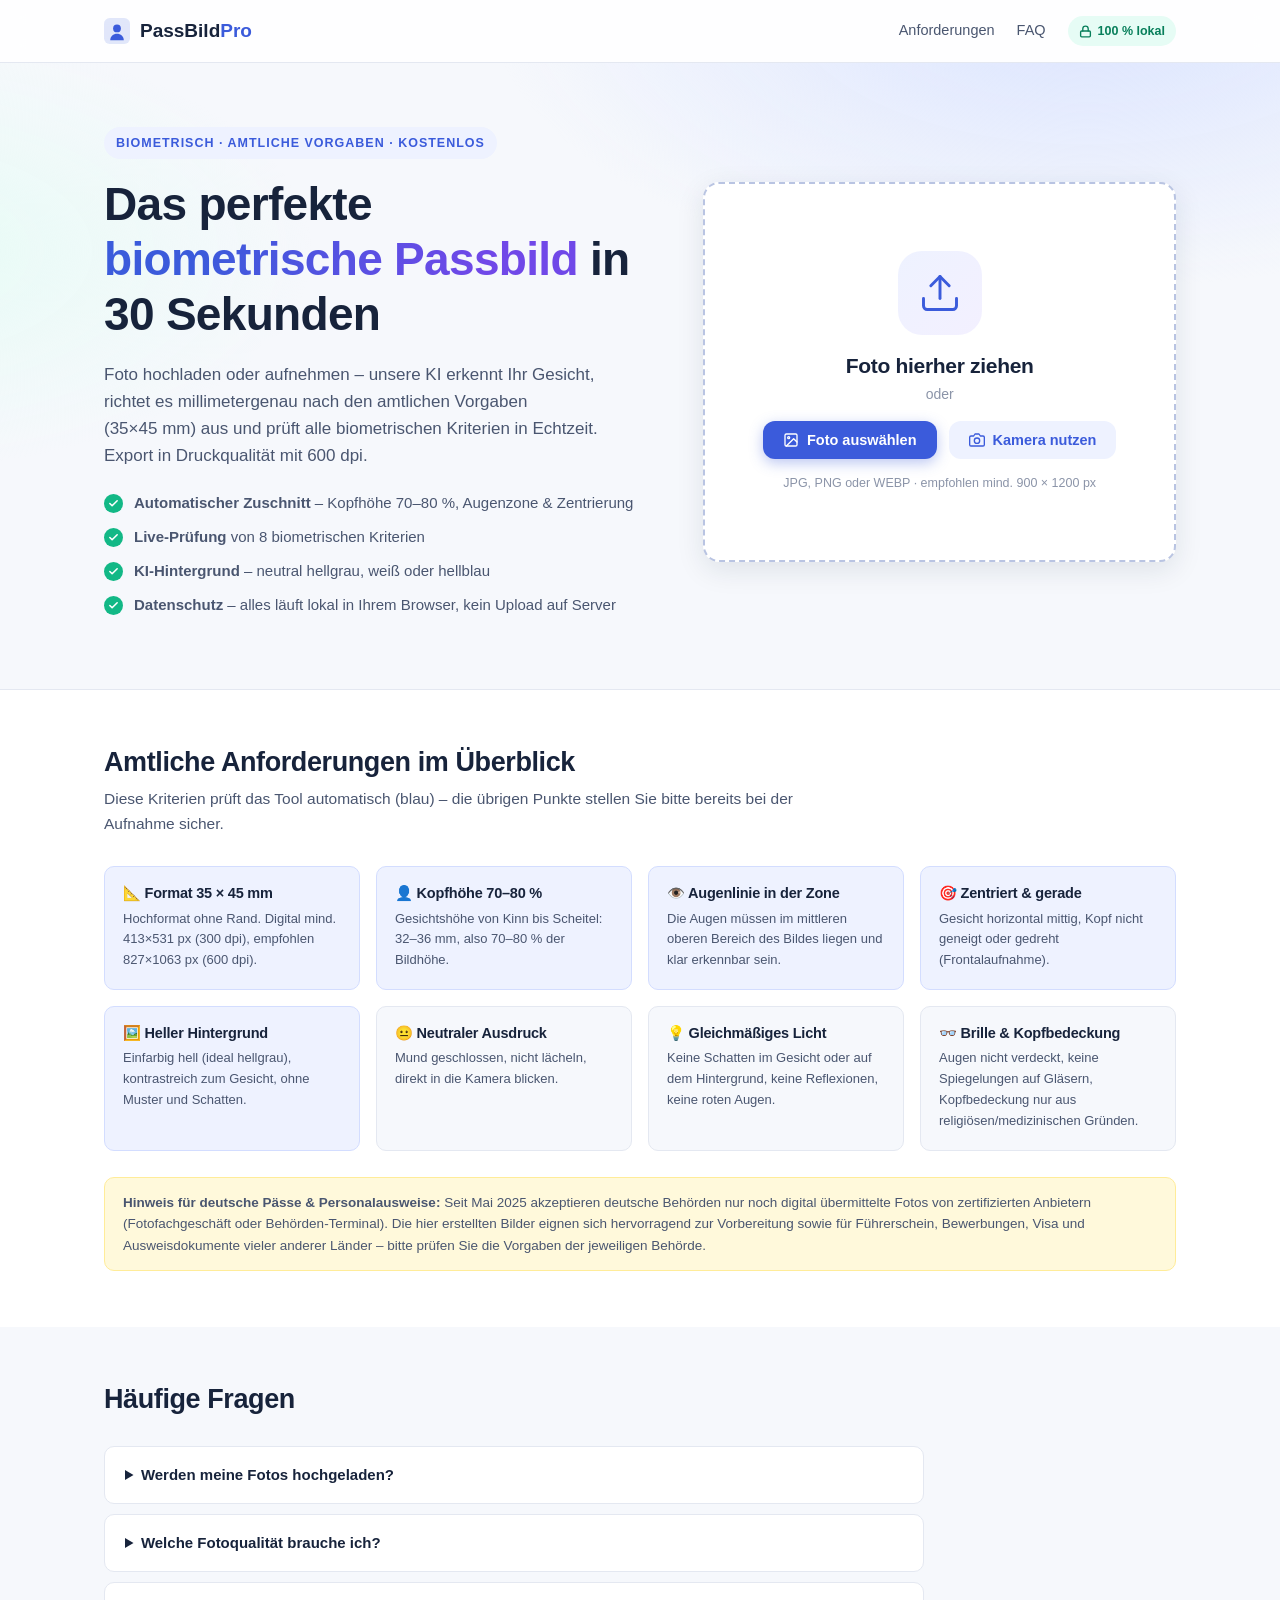
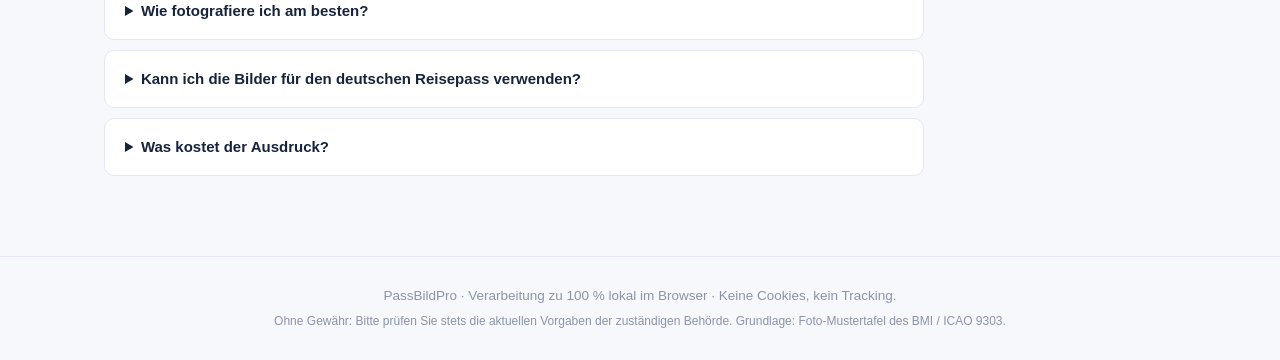
==== index.html @ 99cd29d0 "Biometrischer Passbild-Konverter: Upload, KI-Auto-Zuschnitt, Live-Prüfung, 600-dpi-Export Statische " ====
<!DOCTYPE html>
<html lang="de">
<head>
  <meta charset="UTF-8" />
  <meta name="viewport" content="width=device-width, initial-scale=1.0" />
  <title>PassBild Pro – Biometrische Passfotos online erstellen</title>
  <meta name="description" content="Erstellen Sie in Sekunden ein perfektes biometrisches Passbild (35×45 mm) mit automatischer KI-Gesichtserkennung, Live-Prüfung nach amtlichen Vorgaben und 600-dpi-Export – kostenlos und 100 % im Browser." />
  <meta property="og:title" content="PassBild Pro – Biometrische Passfotos online" />
  <meta property="og:description" content="Foto hochladen, KI richtet es biometrisch aus, Vorgaben werden live geprüft – Download in Druckqualität." />
  <meta property="og:type" content="website" />
  <link rel="icon" href="data:image/svg+xml,%3Csvg xmlns='http://www.w3.org/2000/svg' viewBox='0 0 100 100'%3E%3Crect width='100' height='100' rx='20' fill='%233b5bdb'/%3E%3Ccircle cx='50' cy='40' r='16' fill='white'/%3E%3Cpath d='M22 88c0-16 12.5-26 28-26s28 10 28 26' fill='white'/%3E%3C/svg%3E" />
  <link rel="stylesheet" href="css/style.css" />
</head>
<body>

  <header class="site-header">
    <div class="container header-inner">
      <div class="brand">
        <div class="brand-icon" aria-hidden="true">
          <svg viewBox="0 0 100 100" width="26" height="26"><rect width="100" height="100" rx="22" fill="currentColor" opacity="0.15"/><circle cx="50" cy="40" r="15" fill="currentColor"/><path d="M24 86c0-15 12-25 26-25s26 10 26 25" fill="currentColor"/></svg>
        </div>
        <span class="brand-name">PassBild<span class="brand-accent">Pro</span></span>
      </div>
      <nav class="header-nav">
        <a href="#anforderungen">Anforderungen</a>
        <a href="#faq">FAQ</a>
        <span class="badge-privacy" title="Ihre Fotos verlassen niemals Ihr Gerät – die gesamte Verarbeitung läuft lokal im Browser.">
          <svg width="13" height="13" viewBox="0 0 24 24" fill="none" stroke="currentColor" stroke-width="2.5" stroke-linecap="round" stroke-linejoin="round"><rect x="3" y="11" width="18" height="11" rx="2"/><path d="M7 11V7a5 5 0 0 1 10 0v4"/></svg>
          100 % lokal
        </span>
      </nav>
    </div>
  </header>

  <!-- ===================== HERO / UPLOAD ===================== -->
  <section class="hero" id="upload-section">
    <div class="container">
      <div class="hero-grid">
        <div class="hero-copy">
          <div class="hero-eyebrow">Biometrisch · Amtliche Vorgaben · Kostenlos</div>
          <h1>Das perfekte <span class="grad-text">biometrische Passbild</span> in 30 Sekunden</h1>
          <p class="hero-sub">
            Foto hochladen oder aufnehmen – unsere KI erkennt Ihr Gesicht, richtet es
            millimetergenau nach den amtlichen Vorgaben (35×45&nbsp;mm) aus und prüft
            alle biometrischen Kriterien in Echtzeit. Export in Druckqualität mit 600&nbsp;dpi.
          </p>
          <ul class="hero-points">
            <li><strong>Automatischer Zuschnitt</strong> – Kopfhöhe 70–80&nbsp;%, Augenzone &amp; Zentrierung</li>
            <li><strong>Live-Prüfung</strong> von 8 biometrischen Kriterien</li>
            <li><strong>KI-Hintergrund</strong> – neutral hellgrau, weiß oder hellblau</li>
            <li><strong>Datenschutz</strong> – alles läuft lokal in Ihrem Browser, kein Upload auf Server</li>
          </ul>
        </div>

        <div class="upload-card" id="dropzone" tabindex="0" role="button" aria-label="Foto hochladen">
          <input type="file" id="file-input" accept="image/jpeg,image/png,image/webp,image/heic" hidden />
          <div class="upload-inner">
            <div class="upload-icon">
              <svg width="44" height="44" viewBox="0 0 24 24" fill="none" stroke="currentColor" stroke-width="1.6" stroke-linecap="round" stroke-linejoin="round"><path d="M21 15v4a2 2 0 0 1-2 2H5a2 2 0 0 1-2-2v-4"/><polyline points="17 8 12 3 7 8"/><line x1="12" y1="3" x2="12" y2="15"/></svg>
            </div>
            <h2>Foto hierher ziehen</h2>
            <p>oder</p>
            <div class="upload-buttons">
              <button class="btn btn-primary" id="btn-choose" type="button">
                <svg width="16" height="16" viewBox="0 0 24 24" fill="none" stroke="currentColor" stroke-width="2" stroke-linecap="round" stroke-linejoin="round"><rect x="3" y="3" width="18" height="18" rx="2"/><circle cx="8.5" cy="8.5" r="1.5"/><path d="M21 15l-5-5L5 21"/></svg>
                Foto auswählen
              </button>
              <button class="btn btn-secondary" id="btn-camera" type="button">
                <svg width="16" height="16" viewBox="0 0 24 24" fill="none" stroke="currentColor" stroke-width="2" stroke-linecap="round" stroke-linejoin="round"><path d="M23 19a2 2 0 0 1-2 2H3a2 2 0 0 1-2-2V8a2 2 0 0 1 2-2h4l2-3h6l2 3h4a2 2 0 0 1 2 2z"/><circle cx="12" cy="13" r="4"/></svg>
                Kamera nutzen
              </button>
            </div>
            <p class="upload-hint">JPG, PNG oder WEBP · empfohlen mind. 900&nbsp;×&nbsp;1200&nbsp;px</p>
          </div>
          <div class="upload-loading" id="upload-loading" hidden>
            <div class="spinner"></div>
            <p id="loading-text">Bild wird analysiert …</p>
          </div>
        </div>
      </div>
    </div>
  </section>

  <!-- ===================== EDITOR ===================== -->
  <section class="editor-section" id="editor-section" hidden>
    <div class="container">
      <div class="section-head">
        <h2><span class="step-num">2</span> Ausrichten &amp; prüfen</h2>
        <p>Die KI hat Ihr Foto automatisch positioniert. Feinjustierung per Ziehen, Mausrad oder Regler – die Schablone zeigt die zulässigen Zonen.</p>
      </div>

      <div class="editor-grid">
        <!-- Canvas / preview -->
        <div class="editor-canvas-col">
          <div class="canvas-frame">
            <canvas id="preview-canvas" width="700" height="900" aria-label="Passbild-Vorschau mit biometrischer Schablone"></canvas>
            <div class="canvas-legend">
              <span><i class="lg lg-eye"></i> Augenzone</span>
              <span><i class="lg lg-face"></i> Kinn / Scheitel</span>
              <span><i class="lg lg-center"></i> Mittelachse</span>
            </div>
          </div>
          <div class="canvas-toolbar">
            <button class="btn btn-ghost" id="btn-auto" type="button" title="Automatisch biometrisch ausrichten">
              <svg width="15" height="15" viewBox="0 0 24 24" fill="none" stroke="currentColor" stroke-width="2" stroke-linecap="round" stroke-linejoin="round"><path d="M12 2v4M12 18v4M2 12h4M18 12h4"/><circle cx="12" cy="12" r="4"/></svg>
              Auto-Ausrichtung
            </button>
            <button class="btn btn-ghost" id="btn-overlay" type="button" aria-pressed="true">Schablone: an</button>
            <button class="btn btn-ghost" id="btn-new" type="button">Anderes Foto</button>
          </div>
        </div>

        <!-- Controls -->
        <div class="editor-controls-col">

          <div class="panel">
            <h3>Format</h3>
            <select id="format-select" class="select" aria-label="Dokumentformat wählen"></select>
            <p class="panel-hint" id="format-hint"></p>
          </div>

          <div class="panel">
            <h3>Feinjustierung</h3>
            <label class="slider-label" for="zoom-slider">Zoom <span id="zoom-value"></span></label>
            <input type="range" id="zoom-slider" min="0" max="100" value="50" step="0.5" />
            <label class="slider-label" for="rotate-slider">Drehung <span id="rotate-value">0°</span></label>
            <input type="range" id="rotate-slider" min="-10" max="10" value="0" step="0.2" />
            <p class="panel-hint">Tipp: Bild direkt in der Vorschau verschieben, Mausrad zum Zoomen.</p>
          </div>

          <div class="panel">
            <h3>Hintergrund <span class="tag-ki">KI</span></h3>
            <div class="bg-options" role="group" aria-label="Hintergrundfarbe">
              <button class="bg-chip bg-original active" id="bg-original" type="button" data-bg="original" title="Original belassen">Original</button>
              <button class="bg-chip" type="button" data-bg="#f2f2f2" title="Hellgrau (amtliche Empfehlung)"><span class="bg-dot" style="background:#f2f2f2"></span>Hellgrau</button>
              <button class="bg-chip" type="button" data-bg="#ffffff" title="Weiß (z. B. US-Visum)"><span class="bg-dot" style="background:#ffffff"></span>Weiß</button>
              <button class="bg-chip" type="button" data-bg="#dbe9f4" title="Hellblau"><span class="bg-dot" style="background:#dbe9f4"></span>Hellblau</button>
            </div>
            <p class="panel-hint" id="bg-hint">Entfernt den Hintergrund per KI direkt im Browser und ersetzt ihn durch eine amtlich zulässige, einfarbig helle Fläche. Erster Start lädt das KI-Modell (~5&nbsp;MB).</p>
            <div class="bg-progress" id="bg-progress" hidden><div class="spinner spinner-sm"></div><span>KI-Modell arbeitet …</span></div>
          </div>

          <div class="panel panel-checks">
            <h3>Biometrische Prüfung <span class="score-badge" id="score-badge">–</span></h3>
            <ul class="check-list" id="check-list"></ul>
          </div>
        </div>
      </div>
    </div>
  </section>

  <!-- ===================== EXPORT ===================== -->
  <section class="export-section" id="export-section" hidden>
    <div class="container">
      <div class="section-head">
        <h2><span class="step-num">3</span> Herunterladen</h2>
        <p>Export in Druckqualität. Die dpi-Angabe wird in die Datei eingebettet, damit das Bild exakt in der richtigen Größe gedruckt wird.</p>
      </div>
      <div class="export-grid">
        <div class="export-card">
          <div class="export-thumb export-thumb-single" id="export-thumb-single"></div>
          <h3>Einzelbild</h3>
          <p id="export-single-desc">35 × 45 mm · 827 × 1063 px · 600 dpi · JPG</p>
          <button class="btn btn-primary btn-block" id="btn-download-single" type="button">
            <svg width="16" height="16" viewBox="0 0 24 24" fill="none" stroke="currentColor" stroke-width="2" stroke-linecap="round" stroke-linejoin="round"><path d="M21 15v4a2 2 0 0 1-2 2H5a2 2 0 0 1-2-2v-4"/><polyline points="7 10 12 15 17 10"/><line x1="12" y1="15" x2="12" y2="3"/></svg>
            Passbild herunterladen
          </button>
        </div>
        <div class="export-card">
          <div class="export-thumb export-thumb-sheet" id="export-thumb-sheet"></div>
          <h3>Druckbogen 10 × 15 cm</h3>
          <p>4 Passbilder mit Schnittmarken – im Drogeriemarkt oder Fotolabor als normales 10×15-Foto (ca. 0,10–0,25 €) ausdrucken lassen.</p>
          <button class="btn btn-secondary btn-block" id="btn-download-sheet" type="button">
            <svg width="16" height="16" viewBox="0 0 24 24" fill="none" stroke="currentColor" stroke-width="2" stroke-linecap="round" stroke-linejoin="round"><polyline points="6 9 6 2 18 2 18 9"/><path d="M6 18H4a2 2 0 0 1-2-2v-5a2 2 0 0 1 2-2h16a2 2 0 0 1 2 2v5a2 2 0 0 1-2 2h-2"/><rect x="6" y="14" width="12" height="8"/></svg>
            Druckbogen herunterladen
          </button>
        </div>
      </div>
      <p class="export-warning" id="export-warning" hidden></p>
    </div>
  </section>

  <!-- ===================== REQUIREMENTS ===================== -->
  <section class="req-section" id="anforderungen">
    <div class="container">
      <div class="section-head">
        <h2>Amtliche Anforderungen im Überblick</h2>
        <p>Diese Kriterien prüft das Tool automatisch (blau) – die übrigen Punkte stellen Sie bitte bereits bei der Aufnahme sicher.</p>
      </div>
      <div class="req-grid">
        <div class="req-card req-auto"><h4>📐 Format 35 × 45 mm</h4><p>Hochformat ohne Rand. Digital mind. 413×531 px (300 dpi), empfohlen 827×1063 px (600 dpi).</p></div>
        <div class="req-card req-auto"><h4>👤 Kopfhöhe 70–80 %</h4><p>Gesichtshöhe von Kinn bis Scheitel: 32–36 mm, also 70–80 % der Bildhöhe.</p></div>
        <div class="req-card req-auto"><h4>👁️ Augenlinie in der Zone</h4><p>Die Augen müssen im mittleren oberen Bereich des Bildes liegen und klar erkennbar sein.</p></div>
        <div class="req-card req-auto"><h4>🎯 Zentriert &amp; gerade</h4><p>Gesicht horizontal mittig, Kopf nicht geneigt oder gedreht (Frontalaufnahme).</p></div>
        <div class="req-card req-auto"><h4>🖼️ Heller Hintergrund</h4><p>Einfarbig hell (ideal hellgrau), kontrastreich zum Gesicht, ohne Muster und Schatten.</p></div>
        <div class="req-card"><h4>😐 Neutraler Ausdruck</h4><p>Mund geschlossen, nicht lächeln, direkt in die Kamera blicken.</p></div>
        <div class="req-card"><h4>💡 Gleichmäßiges Licht</h4><p>Keine Schatten im Gesicht oder auf dem Hintergrund, keine Reflexionen, keine roten Augen.</p></div>
        <div class="req-card"><h4>👓 Brille &amp; Kopfbedeckung</h4><p>Augen nicht verdeckt, keine Spiegelungen auf Gläsern, Kopfbedeckung nur aus religiösen/medizinischen Gründen.</p></div>
      </div>
      <div class="notice">
        <strong>Hinweis für deutsche Pässe &amp; Personalausweise:</strong> Seit Mai 2025 akzeptieren deutsche Behörden nur noch digital übermittelte Fotos von zertifizierten Anbietern (Fotofachgeschäft oder Behörden-Terminal). Die hier erstellten Bilder eignen sich hervorragend zur Vorbereitung sowie für Führerschein, Bewerbungen, Visa und Ausweisdokumente vieler anderer Länder – bitte prüfen Sie die Vorgaben der jeweiligen Behörde.
      </div>
    </div>
  </section>

  <!-- ===================== FAQ ===================== -->
  <section class="faq-section" id="faq">
    <div class="container">
      <div class="section-head"><h2>Häufige Fragen</h2></div>
      <details><summary>Werden meine Fotos hochgeladen?</summary><p>Nein. Gesichtserkennung, Zuschnitt und Hintergrundentfernung laufen vollständig lokal in Ihrem Browser (WebAssembly). Ihr Foto verlässt Ihr Gerät zu keinem Zeitpunkt.</p></details>
      <details><summary>Welche Fotoqualität brauche ich?</summary><p>Das Ausgangsfoto sollte scharf und gut belichtet sein. Für 600 dpi Druckqualität sollte der Gesichtsausschnitt mindestens ca. 830×1060 Pixel groß sein – moderne Smartphone-Fotos erfüllen das problemlos. Halten Sie bei der Aufnahme etwas Abstand (1,5–2 m) und lassen Sie Platz um den Kopf.</p></details>
      <details><summary>Wie fotografiere ich am besten?</summary><p>Tageslicht von vorn (z. B. vor einem Fenster stehend), einfarbige helle Wand mit ca. 1 m Abstand dahinter (vermeidet Schatten), Kamera auf Augenhöhe, neutraler Blick, Mund geschlossen.</p></details>
      <details><summary>Kann ich die Bilder für den deutschen Reisepass verwenden?</summary><p>Deutsche Pass- und Ausweisbehörden verlangen seit Mai 2025 digital übermittelte Fotos zertifizierter Anbieter. Für Führerschein, viele Visa-Anträge und Dokumente anderer Länder sind selbst erstellte biometrische Fotos weiterhin zulässig.</p></details>
      <details><summary>Was kostet der Ausdruck?</summary><p>Laden Sie den 10×15-Druckbogen herunter und lassen Sie ihn als normales Foto im Drogeriemarkt oder Fotolabor drucken – meist 0,10–0,25 €. Anschließend entlang der Schnittmarken schneiden: 4 Passbilder für wenige Cent.</p></details>
    </div>
  </section>

  <footer class="site-footer">
    <div class="container">
      <p>PassBildPro · Verarbeitung zu 100 % lokal im Browser · Keine Cookies, kein Tracking.</p>
      <p class="footer-small">Ohne Gewähr: Bitte prüfen Sie stets die aktuellen Vorgaben der zuständigen Behörde. Grundlage: Foto-Mustertafel des BMI / ICAO 9303.</p>
    </div>
  </footer>

  <!-- Camera modal -->
  <div class="modal" id="camera-modal" hidden>
    <div class="modal-box">
      <h3>Foto aufnehmen</h3>
      <div class="camera-wrap">
        <video id="camera-video" autoplay playsinline muted></video>
        <div class="camera-guide" aria-hidden="true"></div>
      </div>
      <p class="panel-hint">Kamera auf Augenhöhe, Gesicht in den Rahmen, neutraler Blick.</p>
      <div class="modal-actions">
        <button class="btn btn-secondary" id="btn-camera-cancel" type="button">Abbrechen</button>
        <button class="btn btn-primary" id="btn-camera-shoot" type="button">Aufnehmen</button>
      </div>
    </div>
  </div>

  <div class="toast" id="toast" hidden></div>

  <script type="module" src="js/app.js"></script>
</body>
</html>
---- css/style.css ----
/* ============ PassBildPro – Design System ============ */
:root {
  --c-primary: #3b5bdb;
  --c-primary-dark: #2f4bc0;
  --c-primary-light: #eef2ff;
  --c-accent: #12b886;
  --c-danger: #e03131;
  --c-warn: #f08c00;
  --c-ink: #17233b;
  --c-ink-soft: #4a5670;
  --c-muted: #8b94a8;
  --c-bg: #f6f8fc;
  --c-card: #ffffff;
  --c-border: #e4e8f1;
  --radius: 16px;
  --radius-sm: 10px;
  --shadow-sm: 0 1px 3px rgba(23, 35, 59, 0.07);
  --shadow-md: 0 8px 28px rgba(23, 35, 59, 0.1);
  --shadow-lg: 0 20px 60px rgba(23, 35, 59, 0.16);
  --font: "Inter", -apple-system, BlinkMacSystemFont, "Segoe UI", Roboto, "Helvetica Neue", Arial, sans-serif;
}

* { margin: 0; padding: 0; box-sizing: border-box; }
[hidden] { display: none !important; }
html { scroll-behavior: smooth; }
body {
  font-family: var(--font);
  color: var(--c-ink);
  background: var(--c-bg);
  line-height: 1.6;
  -webkit-font-smoothing: antialiased;
}
.container { max-width: 1120px; margin: 0 auto; padding: 0 24px; }
h1, h2, h3, h4 { line-height: 1.2; letter-spacing: -0.015em; }
button { font-family: inherit; cursor: pointer; }

/* ============ Header ============ */
.site-header {
  position: sticky; top: 0; z-index: 50;
  background: rgba(255, 255, 255, 0.85);
  backdrop-filter: blur(12px);
  border-bottom: 1px solid var(--c-border);
}
.header-inner { display: flex; align-items: center; justify-content: space-between; height: 62px; }
.brand { display: flex; align-items: center; gap: 10px; font-size: 19px; font-weight: 800; }
.brand-icon { color: var(--c-primary); display: grid; place-items: center; }
.brand-accent { color: var(--c-primary); }
.header-nav { display: flex; align-items: center; gap: 22px; font-size: 14.5px; }
.header-nav a { color: var(--c-ink-soft); text-decoration: none; font-weight: 500; }
.header-nav a:hover { color: var(--c-primary); }
.badge-privacy {
  display: inline-flex; align-items: center; gap: 6px;
  background: #e6fcf5; color: #087f5b;
  font-size: 12.5px; font-weight: 700;
  padding: 5px 11px; border-radius: 999px;
}

/* ============ Hero ============ */
.hero {
  padding: 64px 0 72px;
  background:
    radial-gradient(1000px 480px at 85% -10%, #dbe4ff 0%, transparent 60%),
    radial-gradient(800px 400px at -10% 30%, #e6fcf5 0%, transparent 55%),
    var(--c-bg);
}
.hero-grid { display: grid; grid-template-columns: 1.15fr 1fr; gap: 56px; align-items: center; }
.hero-eyebrow {
  display: inline-block; font-size: 12.5px; font-weight: 700; letter-spacing: 0.08em;
  text-transform: uppercase; color: var(--c-primary);
  background: var(--c-primary-light); padding: 6px 12px; border-radius: 999px; margin-bottom: 18px;
}
.hero h1 { font-size: clamp(30px, 4.4vw, 46px); font-weight: 800; margin-bottom: 18px; }
.grad-text {
  background: linear-gradient(100deg, var(--c-primary) 20%, #7048e8 80%);
  -webkit-background-clip: text; background-clip: text; color: transparent;
}
.hero-sub { font-size: 17px; color: var(--c-ink-soft); margin-bottom: 22px; max-width: 54ch; }
.hero-points { list-style: none; display: grid; gap: 10px; }
.hero-points li { padding-left: 30px; position: relative; color: var(--c-ink-soft); font-size: 15px; }
.hero-points li::before {
  content: ""; position: absolute; left: 0; top: 3px; width: 19px; height: 19px;
  border-radius: 50%; background: var(--c-accent);
  background-image: url("data:image/svg+xml,%3Csvg xmlns='http://www.w3.org/2000/svg' viewBox='0 0 24 24' fill='none' stroke='white' stroke-width='3.4' stroke-linecap='round' stroke-linejoin='round'%3E%3Cpolyline points='20 6 9 17 4 12'/%3E%3C/svg%3E");
  background-size: 11px; background-position: center; background-repeat: no-repeat;
}

/* Upload card */
.upload-card {
  position: relative;
  background: var(--c-card);
  border: 2px dashed #b9c4e2;
  border-radius: var(--radius);
  box-shadow: var(--shadow-md);
  min-height: 380px;
  display: grid; place-items: center;
  text-align: center;
  padding: 40px 32px;
  transition: border-color 0.18s, transform 0.18s, box-shadow 0.18s;
  outline: none;
}
.upload-card:hover, .upload-card:focus-visible { border-color: var(--c-primary); transform: translateY(-2px); box-shadow: var(--shadow-lg); }
.upload-card.dragover { border-color: var(--c-primary); background: var(--c-primary-light); }
.upload-icon {
  width: 84px; height: 84px; margin: 0 auto 18px;
  display: grid; place-items: center;
  border-radius: 24px; color: var(--c-primary);
  background: linear-gradient(135deg, var(--c-primary-light), #f3f0ff);
}
.upload-inner h2 { font-size: 21px; margin-bottom: 4px; }
.upload-inner > p, .upload-inner p { color: var(--c-muted); font-size: 14px; }
.upload-buttons { display: flex; gap: 12px; justify-content: center; margin: 16px 0 14px; flex-wrap: wrap; }
.upload-hint { font-size: 12.5px !important; }
.upload-loading {
  position: absolute; inset: 0; border-radius: inherit;
  background: rgba(255, 255, 255, 0.94);
  display: grid; place-items: center; align-content: center; gap: 14px;
  font-weight: 600; color: var(--c-ink-soft);
}

/* ============ Buttons ============ */
.btn {
  display: inline-flex; align-items: center; justify-content: center; gap: 8px;
  font-size: 14.5px; font-weight: 700;
  padding: 11px 20px; border-radius: 12px; border: none;
  transition: background 0.15s, transform 0.1s, box-shadow 0.15s;
}
.btn:active { transform: scale(0.98); }
.btn-primary { background: var(--c-primary); color: #fff; box-shadow: 0 4px 14px rgba(59, 91, 219, 0.35); }
.btn-primary:hover { background: var(--c-primary-dark); }
.btn-secondary { background: var(--c-primary-light); color: var(--c-primary); }
.btn-secondary:hover { background: #dbe4ff; }
.btn-ghost { background: transparent; color: var(--c-ink-soft); border: 1px solid var(--c-border); padding: 8px 14px; font-size: 13.5px; }
.btn-ghost:hover { border-color: var(--c-primary); color: var(--c-primary); }
.btn-block { width: 100%; }
.btn:disabled { opacity: 0.55; cursor: not-allowed; }

/* ============ Sections ============ */
.section-head { margin-bottom: 30px; max-width: 720px; }
.section-head h2 { font-size: 27px; font-weight: 800; margin-bottom: 8px; display: flex; align-items: center; gap: 12px; }
.section-head p { color: var(--c-ink-soft); font-size: 15.5px; }
.step-num {
  width: 34px; height: 34px; flex: none; border-radius: 10px;
  background: var(--c-primary); color: #fff;
  display: grid; place-items: center; font-size: 17px;
}

/* ============ Editor ============ */
.editor-section { padding: 56px 0; }
.editor-grid { display: grid; grid-template-columns: minmax(340px, 460px) 1fr; gap: 32px; align-items: start; }

.canvas-frame {
  background: var(--c-card); border-radius: var(--radius);
  padding: 18px; box-shadow: var(--shadow-md);
}
#preview-canvas {
  width: 100%; display: block; border-radius: var(--radius-sm);
  touch-action: none; cursor: grab; background: #eceff5;
}
#preview-canvas.grabbing { cursor: grabbing; }
.canvas-legend { display: flex; gap: 18px; justify-content: center; margin-top: 12px; font-size: 12px; color: var(--c-muted); }
.canvas-legend .lg { display: inline-block; width: 14px; height: 3px; border-radius: 2px; vertical-align: middle; margin-right: 5px; }
.lg-eye { background: #12b886; }
.lg-face { background: #f08c00; }
.lg-center { background: rgba(59, 91, 219, 0.8); }
.canvas-toolbar { display: flex; gap: 10px; margin-top: 14px; flex-wrap: wrap; }

.editor-controls-col { display: grid; gap: 18px; }
.panel {
  background: var(--c-card); border-radius: var(--radius);
  padding: 20px 22px; box-shadow: var(--shadow-sm); border: 1px solid var(--c-border);
}
.panel h3 { font-size: 15.5px; margin-bottom: 12px; display: flex; align-items: center; gap: 8px; }
.panel-hint { font-size: 12.5px; color: var(--c-muted); margin-top: 8px; }
.select {
  width: 100%; padding: 10px 12px; font-size: 14.5px; font-family: inherit;
  border: 1.5px solid var(--c-border); border-radius: var(--radius-sm);
  background: #fff; color: var(--c-ink);
}
.slider-label { display: flex; justify-content: space-between; font-size: 13px; font-weight: 600; color: var(--c-ink-soft); margin: 10px 0 4px; }
input[type="range"] { width: 100%; accent-color: var(--c-primary); height: 26px; }

.tag-ki {
  font-size: 10.5px; font-weight: 800; letter-spacing: 0.06em;
  background: linear-gradient(100deg, #7048e8, var(--c-primary));
  color: #fff; padding: 2.5px 8px; border-radius: 999px;
}
.bg-options { display: flex; gap: 8px; flex-wrap: wrap; }
.bg-chip {
  display: inline-flex; align-items: center; gap: 7px;
  font-size: 13px; font-weight: 600; color: var(--c-ink-soft);
  background: #fff; border: 1.5px solid var(--c-border);
  padding: 8px 13px; border-radius: 999px;
  transition: border-color 0.15s, background 0.15s;
}
.bg-chip:hover { border-color: var(--c-primary); }
.bg-chip.active { border-color: var(--c-primary); background: var(--c-primary-light); color: var(--c-primary); }
.bg-dot { width: 15px; height: 15px; border-radius: 50%; border: 1px solid #cfd6e4; }
.bg-progress { display: flex; align-items: center; gap: 10px; margin-top: 10px; font-size: 13px; color: var(--c-ink-soft); font-weight: 600; }

/* Checks */
.panel-checks h3 { justify-content: space-between; }
.score-badge {
  font-size: 12.5px; font-weight: 800; padding: 4px 11px; border-radius: 999px;
  background: var(--c-border); color: var(--c-ink-soft);
}
.score-badge.ok { background: #e6fcf5; color: #087f5b; }
.score-badge.warn { background: #fff4e6; color: #d9480f; }
.score-badge.fail { background: #fff0f0; color: var(--c-danger); }
.check-list { list-style: none; display: grid; gap: 9px; }
.check-list li {
  display: flex; align-items: flex-start; gap: 10px;
  font-size: 13.5px; color: var(--c-ink-soft);
}
.check-list li .ci {
  flex: none; width: 19px; height: 19px; border-radius: 50%; margin-top: 1px;
  display: grid; place-items: center; font-size: 11px; font-weight: 800; color: #fff;
}
.check-list li.pass .ci { background: var(--c-accent); }
.check-list li.warn .ci { background: var(--c-warn); }
.check-list li.fail .ci { background: var(--c-danger); }
.check-list li.idle .ci { background: #c4cbda; }
.check-list li b { color: var(--c-ink); font-weight: 700; }
.check-list li small { display: block; color: var(--c-muted); }

/* ============ Export ============ */
.export-section { padding: 26px 0 64px; }
.export-grid { display: grid; grid-template-columns: repeat(auto-fit, minmax(300px, 1fr)); gap: 24px; max-width: 820px; }
.export-card {
  background: var(--c-card); border-radius: var(--radius);
  padding: 24px; box-shadow: var(--shadow-sm); border: 1px solid var(--c-border);
  display: flex; flex-direction: column; gap: 10px;
}
.export-card h3 { font-size: 17px; }
.export-card p { font-size: 13.5px; color: var(--c-ink-soft); flex: 1; }
.export-thumb {
  border-radius: var(--radius-sm); background: #eceff5 center/cover no-repeat;
  border: 1px solid var(--c-border);
}
.export-thumb-single { width: 96px; aspect-ratio: 35/45; }
.export-thumb-sheet { width: 100%; aspect-ratio: 3/2; }
.export-warning {
  margin-top: 18px; font-size: 14px; font-weight: 600;
  background: #fff4e6; color: #d9480f;
  border: 1px solid #ffd8a8; border-radius: var(--radius-sm);
  padding: 12px 16px; max-width: 820px;
}

/* ============ Requirements ============ */
.req-section { padding: 56px 0; background: #fff; border-top: 1px solid var(--c-border); }
.req-grid { display: grid; grid-template-columns: repeat(auto-fit, minmax(240px, 1fr)); gap: 16px; }
.req-card {
  background: var(--c-bg); border: 1px solid var(--c-border);
  border-radius: var(--radius-sm); padding: 18px;
}
.req-card.req-auto { background: var(--c-primary-light); border-color: #d3ddff; }
.req-card h4 { font-size: 14.5px; margin-bottom: 6px; }
.req-card p { font-size: 13px; color: var(--c-ink-soft); }
.notice {
  margin-top: 26px; font-size: 13.5px; color: var(--c-ink-soft);
  background: #fff9db; border: 1px solid #ffec99;
  border-radius: var(--radius-sm); padding: 14px 18px;
}

/* ============ FAQ ============ */
.faq-section { padding: 56px 0 70px; }
.faq-section details {
  background: var(--c-card); border: 1px solid var(--c-border);
  border-radius: var(--radius-sm); padding: 16px 20px; margin-bottom: 10px;
  max-width: 820px;
}
.faq-section summary { font-weight: 700; font-size: 15px; cursor: pointer; }
.faq-section details p { margin-top: 10px; font-size: 14px; color: var(--c-ink-soft); }

/* ============ Footer ============ */
.site-footer {
  border-top: 1px solid var(--c-border); padding: 28px 0;
  font-size: 13.5px; color: var(--c-muted); text-align: center;
}
.footer-small { font-size: 12px; margin-top: 6px; }

/* ============ Modal / Camera ============ */
.modal {
  position: fixed; inset: 0; z-index: 100;
  background: rgba(15, 22, 40, 0.65); backdrop-filter: blur(4px);
  display: grid; place-items: center; padding: 20px;
}
.modal-box {
  background: var(--c-card); border-radius: var(--radius);
  padding: 24px; max-width: 480px; width: 100%;
  box-shadow: var(--shadow-lg);
}
.modal-box h3 { margin-bottom: 14px; }
.camera-wrap { position: relative; border-radius: var(--radius-sm); overflow: hidden; background: #000; aspect-ratio: 3/4; }
#camera-video { width: 100%; height: 100%; object-fit: cover; display: block; transform: scaleX(-1); }
.camera-guide {
  position: absolute; left: 50%; top: 50%; transform: translate(-50%, -52%);
  width: 55%; height: 68%;
  border: 2.5px dashed rgba(255, 255, 255, 0.85);
  border-radius: 50% 50% 46% 46% / 58% 58% 42% 42%;
  pointer-events: none;
}
.modal-actions { display: flex; gap: 12px; justify-content: flex-end; margin-top: 16px; }

/* ============ Toast / Spinner ============ */
.toast {
  position: fixed; bottom: 26px; left: 50%; transform: translateX(-50%);
  z-index: 200; background: var(--c-ink); color: #fff;
  font-size: 14px; font-weight: 600;
  padding: 12px 22px; border-radius: 999px; box-shadow: var(--shadow-lg);
  max-width: 90vw; text-align: center;
}
.spinner {
  width: 38px; height: 38px; border-radius: 50%;
  border: 3.5px solid var(--c-primary-light); border-top-color: var(--c-primary);
  animation: spin 0.8s linear infinite; margin: 0 auto;
}
.spinner-sm { width: 18px; height: 18px; border-width: 2.5px; margin: 0; }
@keyframes spin { to { transform: rotate(360deg); } }

/* ============ Responsive ============ */
@media (max-width: 920px) {
  .hero-grid { grid-template-columns: 1fr; gap: 36px; }
  .editor-grid { grid-template-columns: 1fr; }
  .canvas-frame { max-width: 420px; margin: 0 auto; }
  .hero { padding: 40px 0 52px; }
}
@media (max-width: 560px) {
  .header-nav a { display: none; }
  .upload-card { min-height: 320px; padding: 28px 18px; }
  .section-head h2 { font-size: 22px; }
}
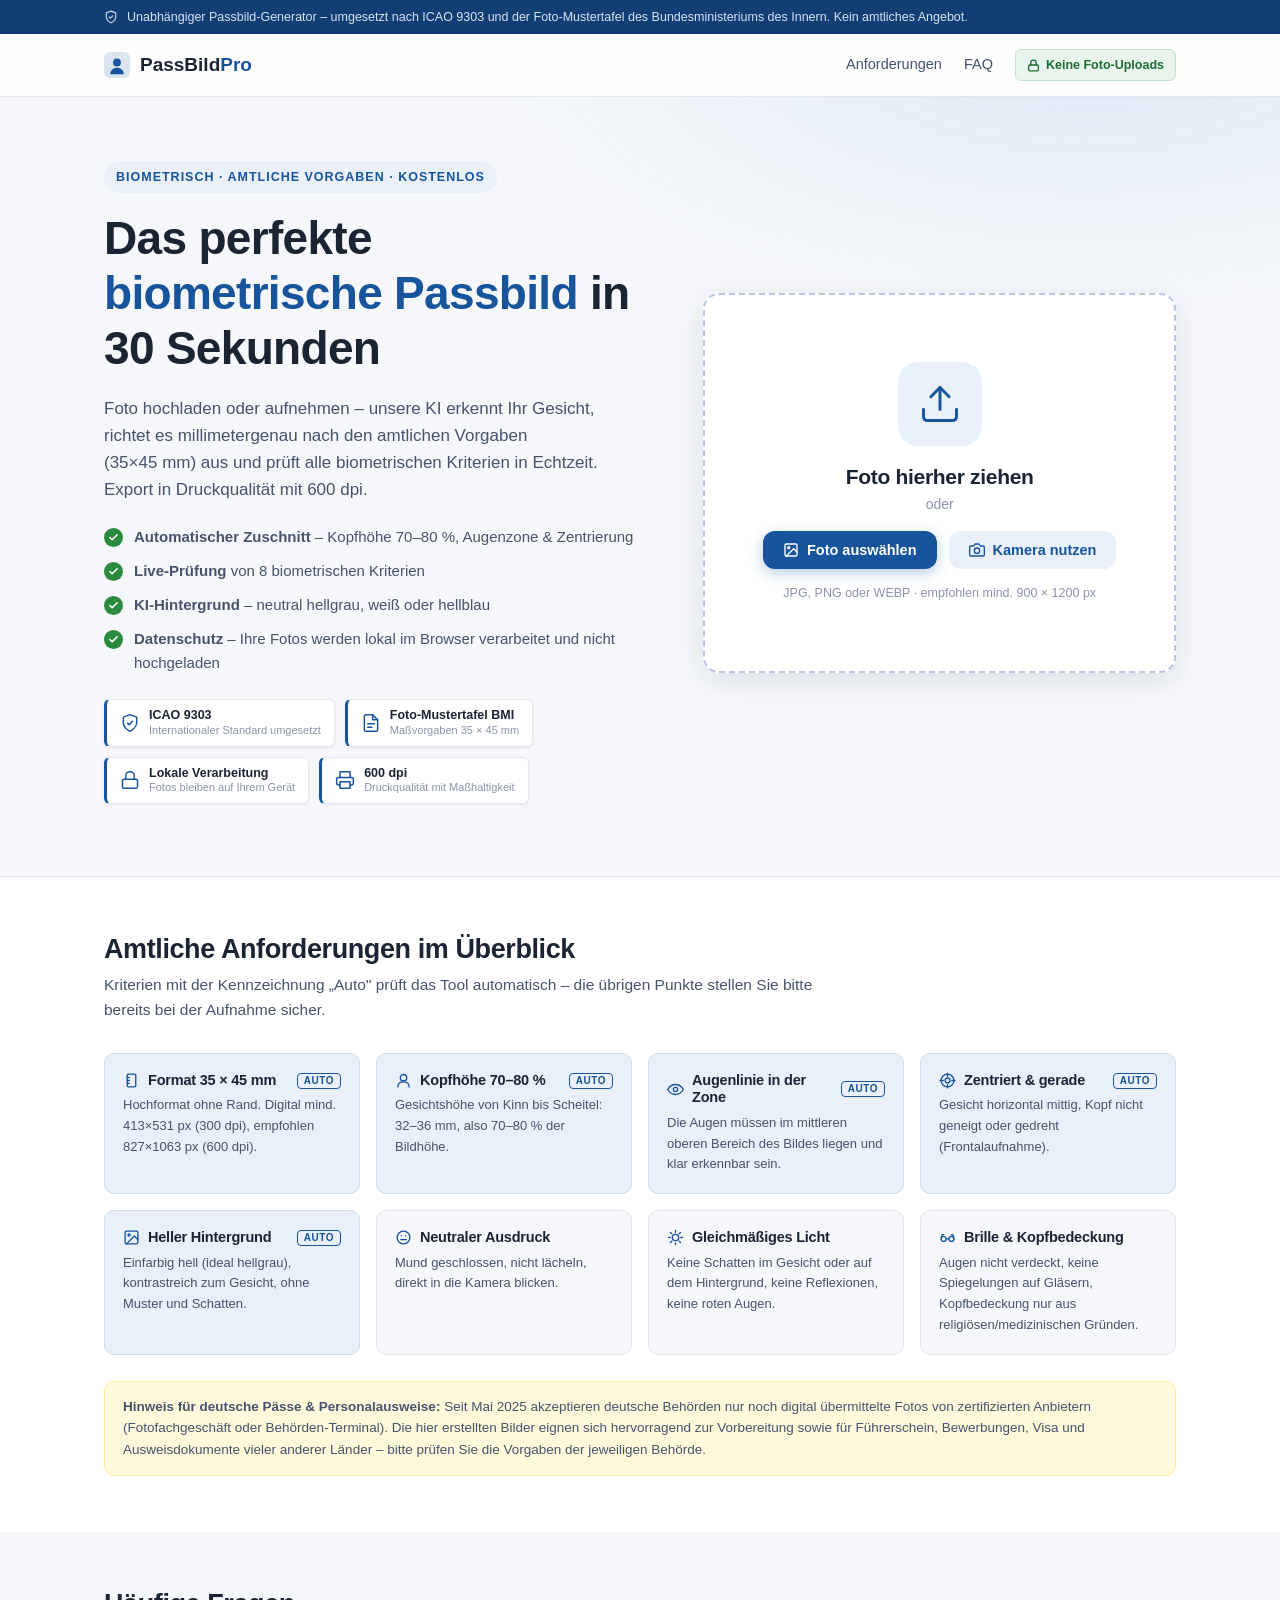
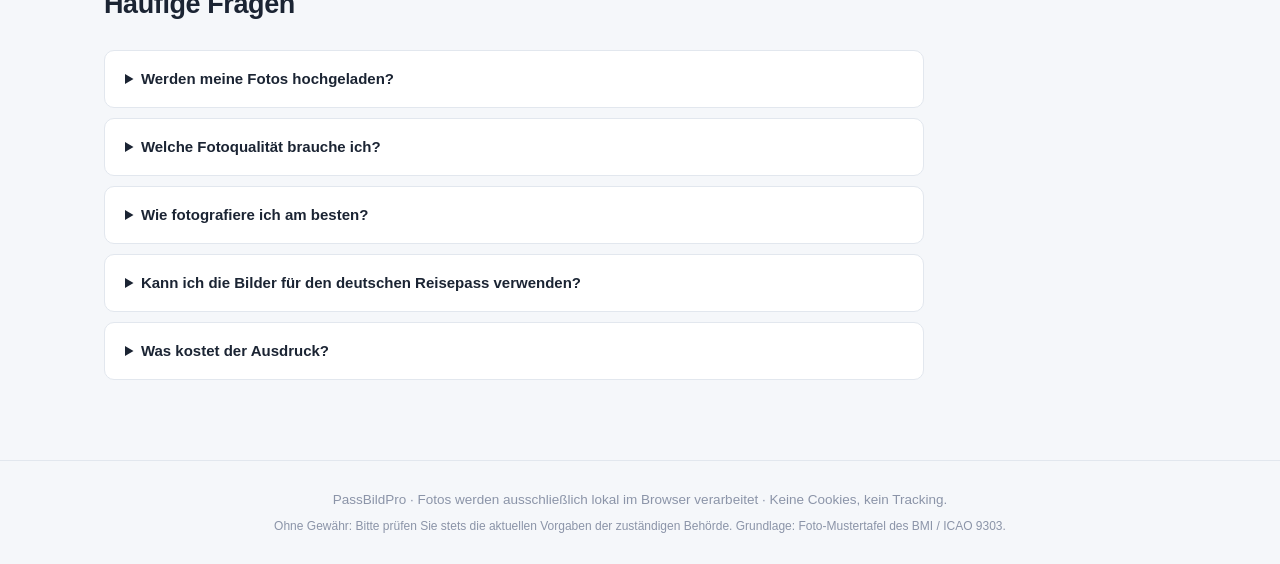
==== commit 9c39c03f: "Professionelleres Erscheinungsbild und präziser Datenschutz-Claim - '100 % lokal' durch den präzisen" ====
--- a/index.html
+++ b/index.html
@@ -13,6 +13,13 @@
 </head>
 <body>
 
+  <div class="gov-strip">
+    <div class="container">
+      <svg width="14" height="14" viewBox="0 0 24 24" fill="none" stroke="currentColor" stroke-width="2" stroke-linecap="round" stroke-linejoin="round"><path d="M12 22s8-4 8-10V5l-8-3-8 3v7c0 6 8 10 8 10z"/><polyline points="9 12 11 14 15 10"/></svg>
+      <span>Unabhängiger Passbild-Generator – umgesetzt nach ICAO&nbsp;9303 und der Foto-Mustertafel des Bundesministeriums des Innern. Kein amtliches Angebot.</span>
+    </div>
+  </div>
+
   <header class="site-header">
     <div class="container header-inner">
       <div class="brand">
@@ -24,9 +31,9 @@
       <nav class="header-nav">
         <a href="#anforderungen">Anforderungen</a>
         <a href="#faq">FAQ</a>
-        <span class="badge-privacy" title="Ihre Fotos verlassen niemals Ihr Gerät – die gesamte Verarbeitung läuft lokal im Browser.">
+        <span class="badge-privacy" title="Ihre Fotos verlassen niemals Ihr Gerät – die gesamte Bildverarbeitung läuft lokal im Browser.">
           <svg width="13" height="13" viewBox="0 0 24 24" fill="none" stroke="currentColor" stroke-width="2.5" stroke-linecap="round" stroke-linejoin="round"><rect x="3" y="11" width="18" height="11" rx="2"/><path d="M7 11V7a5 5 0 0 1 10 0v4"/></svg>
-          100 % lokal
+          Keine Foto-Uploads
         </span>
       </nav>
     </div>
@@ -48,8 +55,26 @@
             <li><strong>Automatischer Zuschnitt</strong> – Kopfhöhe 70–80&nbsp;%, Augenzone &amp; Zentrierung</li>
             <li><strong>Live-Prüfung</strong> von 8 biometrischen Kriterien</li>
             <li><strong>KI-Hintergrund</strong> – neutral hellgrau, weiß oder hellblau</li>
-            <li><strong>Datenschutz</strong> – alles läuft lokal in Ihrem Browser, kein Upload auf Server</li>
+            <li><strong>Datenschutz</strong> – Ihre Fotos werden lokal im Browser verarbeitet und nicht hochgeladen</li>
           </ul>
+          <div class="trust-badges" aria-label="Qualitätsmerkmale">
+            <span class="tbadge">
+              <svg width="20" height="20" viewBox="0 0 24 24" fill="none" stroke="currentColor" stroke-width="1.8" stroke-linecap="round" stroke-linejoin="round"><path d="M12 22s8-4 8-10V5l-8-3-8 3v7c0 6 8 10 8 10z"/><polyline points="9 12 11 14 15 10"/></svg>
+              <span class="tb-txt"><span class="tb-title">ICAO 9303</span><span class="tb-sub">Internationaler Standard umgesetzt</span></span>
+            </span>
+            <span class="tbadge">
+              <svg width="20" height="20" viewBox="0 0 24 24" fill="none" stroke="currentColor" stroke-width="1.8" stroke-linecap="round" stroke-linejoin="round"><path d="M14 2H6a2 2 0 0 0-2 2v16a2 2 0 0 0 2 2h12a2 2 0 0 0 2-2V8z"/><polyline points="14 2 14 8 20 8"/><line x1="8" y1="13" x2="16" y2="13"/><line x1="8" y1="17" x2="13" y2="17"/></svg>
+              <span class="tb-txt"><span class="tb-title">Foto-Mustertafel BMI</span><span class="tb-sub">Maßvorgaben 35 × 45 mm</span></span>
+            </span>
+            <span class="tbadge">
+              <svg width="20" height="20" viewBox="0 0 24 24" fill="none" stroke="currentColor" stroke-width="1.8" stroke-linecap="round" stroke-linejoin="round"><rect x="3" y="11" width="18" height="11" rx="2"/><path d="M7 11V7a5 5 0 0 1 10 0v4"/></svg>
+              <span class="tb-txt"><span class="tb-title">Lokale Verarbeitung</span><span class="tb-sub">Fotos bleiben auf Ihrem Gerät</span></span>
+            </span>
+            <span class="tbadge">
+              <svg width="20" height="20" viewBox="0 0 24 24" fill="none" stroke="currentColor" stroke-width="1.8" stroke-linecap="round" stroke-linejoin="round"><polyline points="6 9 6 2 18 2 18 9"/><path d="M6 18H4a2 2 0 0 1-2-2v-5a2 2 0 0 1 2-2h16a2 2 0 0 1 2 2v5a2 2 0 0 1-2 2h-2"/><rect x="6" y="14" width="12" height="8"/></svg>
+              <span class="tb-txt"><span class="tb-title">600 dpi</span><span class="tb-sub">Druckqualität mit Maßhaltigkeit</span></span>
+            </span>
+          </div>
         </div>
 
         <div class="upload-card" id="dropzone" tabindex="0" role="button" aria-label="Foto hochladen">
@@ -136,7 +161,7 @@
               <button class="bg-chip" type="button" data-bg="#ffffff" title="Weiß (z. B. US-Visum)"><span class="bg-dot" style="background:#ffffff"></span>Weiß</button>
               <button class="bg-chip" type="button" data-bg="#dbe9f4" title="Hellblau"><span class="bg-dot" style="background:#dbe9f4"></span>Hellblau</button>
             </div>
-            <p class="panel-hint" id="bg-hint">Entfernt den Hintergrund per KI direkt im Browser und ersetzt ihn durch eine amtlich zulässige, einfarbig helle Fläche. Erster Start lädt das KI-Modell (~5&nbsp;MB).</p>
+            <p class="panel-hint" id="bg-hint">Entfernt den Hintergrund per KI direkt im Browser und ersetzt ihn durch eine amtlich zulässige, einfarbig helle Fläche. Beim ersten Einsatz wird einmalig das KI-Modell heruntergeladen (mehrere MB) – Ihr Foto bleibt dabei auf Ihrem Gerät.</p>
             <div class="bg-progress" id="bg-progress" hidden><div class="spinner spinner-sm"></div><span>KI-Modell arbeitet …</span></div>
           </div>
 
@@ -185,17 +210,17 @@
     <div class="container">
       <div class="section-head">
         <h2>Amtliche Anforderungen im Überblick</h2>
-        <p>Diese Kriterien prüft das Tool automatisch (blau) – die übrigen Punkte stellen Sie bitte bereits bei der Aufnahme sicher.</p>
+        <p>Kriterien mit der Kennzeichnung „Auto" prüft das Tool automatisch – die übrigen Punkte stellen Sie bitte bereits bei der Aufnahme sicher.</p>
       </div>
       <div class="req-grid">
-        <div class="req-card req-auto"><h4>📐 Format 35 × 45 mm</h4><p>Hochformat ohne Rand. Digital mind. 413×531 px (300 dpi), empfohlen 827×1063 px (600 dpi).</p></div>
-        <div class="req-card req-auto"><h4>👤 Kopfhöhe 70–80 %</h4><p>Gesichtshöhe von Kinn bis Scheitel: 32–36 mm, also 70–80 % der Bildhöhe.</p></div>
-        <div class="req-card req-auto"><h4>👁️ Augenlinie in der Zone</h4><p>Die Augen müssen im mittleren oberen Bereich des Bildes liegen und klar erkennbar sein.</p></div>
-        <div class="req-card req-auto"><h4>🎯 Zentriert &amp; gerade</h4><p>Gesicht horizontal mittig, Kopf nicht geneigt oder gedreht (Frontalaufnahme).</p></div>
-        <div class="req-card req-auto"><h4>🖼️ Heller Hintergrund</h4><p>Einfarbig hell (ideal hellgrau), kontrastreich zum Gesicht, ohne Muster und Schatten.</p></div>
-        <div class="req-card"><h4>😐 Neutraler Ausdruck</h4><p>Mund geschlossen, nicht lächeln, direkt in die Kamera blicken.</p></div>
-        <div class="req-card"><h4>💡 Gleichmäßiges Licht</h4><p>Keine Schatten im Gesicht oder auf dem Hintergrund, keine Reflexionen, keine roten Augen.</p></div>
-        <div class="req-card"><h4>👓 Brille &amp; Kopfbedeckung</h4><p>Augen nicht verdeckt, keine Spiegelungen auf Gläsern, Kopfbedeckung nur aus religiösen/medizinischen Gründen.</p></div>
+        <div class="req-card req-auto"><h4><svg width="17" height="17" viewBox="0 0 24 24" fill="none" stroke="currentColor" stroke-width="1.9" stroke-linecap="round" stroke-linejoin="round"><rect x="6" y="3" width="12" height="18" rx="1.5"/><line x1="6" y1="8" x2="9" y2="8"/><line x1="6" y1="12" x2="9" y2="12"/><line x1="6" y1="16" x2="9" y2="16"/></svg>Format 35 × 45 mm<span class="req-tag">Auto</span></h4><p>Hochformat ohne Rand. Digital mind. 413×531 px (300 dpi), empfohlen 827×1063 px (600 dpi).</p></div>
+        <div class="req-card req-auto"><h4><svg width="17" height="17" viewBox="0 0 24 24" fill="none" stroke="currentColor" stroke-width="1.9" stroke-linecap="round" stroke-linejoin="round"><circle cx="12" cy="8" r="4.5"/><path d="M4 21c0-4.5 3.5-7 8-7s8 2.5 8 7"/></svg>Kopfhöhe 70–80 %<span class="req-tag">Auto</span></h4><p>Gesichtshöhe von Kinn bis Scheitel: 32–36 mm, also 70–80 % der Bildhöhe.</p></div>
+        <div class="req-card req-auto"><h4><svg width="17" height="17" viewBox="0 0 24 24" fill="none" stroke="currentColor" stroke-width="1.9" stroke-linecap="round" stroke-linejoin="round"><path d="M1 12s4-7 11-7 11 7 11 7-4 7-11 7-11-7-11-7z"/><circle cx="12" cy="12" r="3"/></svg>Augenlinie in der Zone<span class="req-tag">Auto</span></h4><p>Die Augen müssen im mittleren oberen Bereich des Bildes liegen und klar erkennbar sein.</p></div>
+        <div class="req-card req-auto"><h4><svg width="17" height="17" viewBox="0 0 24 24" fill="none" stroke="currentColor" stroke-width="1.9" stroke-linecap="round" stroke-linejoin="round"><circle cx="12" cy="12" r="9"/><circle cx="12" cy="12" r="3.5"/><line x1="12" y1="1.5" x2="12" y2="6"/><line x1="12" y1="18" x2="12" y2="22.5"/><line x1="1.5" y1="12" x2="6" y2="12"/><line x1="18" y1="12" x2="22.5" y2="12"/></svg>Zentriert &amp; gerade<span class="req-tag">Auto</span></h4><p>Gesicht horizontal mittig, Kopf nicht geneigt oder gedreht (Frontalaufnahme).</p></div>
+        <div class="req-card req-auto"><h4><svg width="17" height="17" viewBox="0 0 24 24" fill="none" stroke="currentColor" stroke-width="1.9" stroke-linecap="round" stroke-linejoin="round"><rect x="3" y="3" width="18" height="18" rx="2"/><circle cx="8.5" cy="8.5" r="1.5"/><path d="M21 15l-5-5L5 21"/></svg>Heller Hintergrund<span class="req-tag">Auto</span></h4><p>Einfarbig hell (ideal hellgrau), kontrastreich zum Gesicht, ohne Muster und Schatten.</p></div>
+        <div class="req-card"><h4><svg width="17" height="17" viewBox="0 0 24 24" fill="none" stroke="currentColor" stroke-width="1.9" stroke-linecap="round" stroke-linejoin="round"><circle cx="12" cy="12" r="9"/><line x1="8" y1="15" x2="16" y2="15"/><line x1="9" y1="9.5" x2="9.01" y2="9.5"/><line x1="15" y1="9.5" x2="15.01" y2="9.5"/></svg>Neutraler Ausdruck</h4><p>Mund geschlossen, nicht lächeln, direkt in die Kamera blicken.</p></div>
+        <div class="req-card"><h4><svg width="17" height="17" viewBox="0 0 24 24" fill="none" stroke="currentColor" stroke-width="1.9" stroke-linecap="round" stroke-linejoin="round"><circle cx="12" cy="12" r="4.5"/><line x1="12" y1="2" x2="12" y2="4.5"/><line x1="12" y1="19.5" x2="12" y2="22"/><line x1="4.9" y1="4.9" x2="6.7" y2="6.7"/><line x1="17.3" y1="17.3" x2="19.1" y2="19.1"/><line x1="2" y1="12" x2="4.5" y2="12"/><line x1="19.5" y1="12" x2="22" y2="12"/><line x1="4.9" y1="19.1" x2="6.7" y2="17.3"/><line x1="17.3" y1="6.7" x2="19.1" y2="4.9"/></svg>Gleichmäßiges Licht</h4><p>Keine Schatten im Gesicht oder auf dem Hintergrund, keine Reflexionen, keine roten Augen.</p></div>
+        <div class="req-card"><h4><svg width="17" height="17" viewBox="0 0 24 24" fill="none" stroke="currentColor" stroke-width="1.9" stroke-linecap="round" stroke-linejoin="round"><circle cx="6.5" cy="14" r="3.5"/><circle cx="17.5" cy="14" r="3.5"/><path d="M10 14h4"/><path d="M3 14l1.5-6h2M21 14l-1.5-6h-2"/></svg>Brille &amp; Kopfbedeckung</h4><p>Augen nicht verdeckt, keine Spiegelungen auf Gläsern, Kopfbedeckung nur aus religiösen/medizinischen Gründen.</p></div>
       </div>
       <div class="notice">
         <strong>Hinweis für deutsche Pässe &amp; Personalausweise:</strong> Seit Mai 2025 akzeptieren deutsche Behörden nur noch digital übermittelte Fotos von zertifizierten Anbietern (Fotofachgeschäft oder Behörden-Terminal). Die hier erstellten Bilder eignen sich hervorragend zur Vorbereitung sowie für Führerschein, Bewerbungen, Visa und Ausweisdokumente vieler anderer Länder – bitte prüfen Sie die Vorgaben der jeweiligen Behörde.
@@ -207,7 +232,7 @@
   <section class="faq-section" id="faq">
     <div class="container">
       <div class="section-head"><h2>Häufige Fragen</h2></div>
-      <details><summary>Werden meine Fotos hochgeladen?</summary><p>Nein. Gesichtserkennung, Zuschnitt und Hintergrundentfernung laufen vollständig lokal in Ihrem Browser (WebAssembly). Ihr Foto verlässt Ihr Gerät zu keinem Zeitpunkt.</p></details>
+      <details><summary>Werden meine Fotos hochgeladen?</summary><p>Nein. Gesichtserkennung, Zuschnitt und Hintergrundentfernung laufen vollständig lokal in Ihrem Browser (WebAssembly). Ihr Foto verlässt Ihr Gerät zu keinem Zeitpunkt. Zur Transparenz: Die optionale KI-Hintergrundentfernung lädt beim ersten Einsatz einmalig das KI-Modell (Programmdaten, mehrere MB) von einem Content-Delivery-Netzwerk herunter – dabei werden nur Programmdateien empfangen, niemals Ihre Bilder versendet.</p></details>
       <details><summary>Welche Fotoqualität brauche ich?</summary><p>Das Ausgangsfoto sollte scharf und gut belichtet sein. Für 600 dpi Druckqualität sollte der Gesichtsausschnitt mindestens ca. 830×1060 Pixel groß sein – moderne Smartphone-Fotos erfüllen das problemlos. Halten Sie bei der Aufnahme etwas Abstand (1,5–2 m) und lassen Sie Platz um den Kopf.</p></details>
       <details><summary>Wie fotografiere ich am besten?</summary><p>Tageslicht von vorn (z. B. vor einem Fenster stehend), einfarbige helle Wand mit ca. 1 m Abstand dahinter (vermeidet Schatten), Kamera auf Augenhöhe, neutraler Blick, Mund geschlossen.</p></details>
       <details><summary>Kann ich die Bilder für den deutschen Reisepass verwenden?</summary><p>Deutsche Pass- und Ausweisbehörden verlangen seit Mai 2025 digital übermittelte Fotos zertifizierter Anbieter. Für Führerschein, viele Visa-Anträge und Dokumente anderer Länder sind selbst erstellte biometrische Fotos weiterhin zulässig.</p></details>
@@ -217,7 +242,7 @@
 
   <footer class="site-footer">
     <div class="container">
-      <p>PassBildPro · Verarbeitung zu 100 % lokal im Browser · Keine Cookies, kein Tracking.</p>
+      <p>PassBildPro · Fotos werden ausschließlich lokal im Browser verarbeitet · Keine Cookies, kein Tracking.</p>
       <p class="footer-small">Ohne Gewähr: Bitte prüfen Sie stets die aktuellen Vorgaben der zuständigen Behörde. Grundlage: Foto-Mustertafel des BMI / ICAO 9303.</p>
     </div>
   </footer>
--- a/css/style.css
+++ b/css/style.css
@@ -1,17 +1,17 @@
 /* ============ PassBildPro – Design System ============ */
 :root {
-  --c-primary: #3b5bdb;
-  --c-primary-dark: #2f4bc0;
-  --c-primary-light: #eef2ff;
-  --c-accent: #12b886;
-  --c-danger: #e03131;
-  --c-warn: #f08c00;
-  --c-ink: #17233b;
-  --c-ink-soft: #4a5670;
+  --c-primary: #17549c;
+  --c-primary-dark: #113e74;
+  --c-primary-light: #e9f0f9;
+  --c-accent: #2b8a3e;
+  --c-danger: #c92a2a;
+  --c-warn: #e8590c;
+  --c-ink: #1b2433;
+  --c-ink-soft: #46536b;
   --c-muted: #8b94a8;
-  --c-bg: #f6f8fc;
+  --c-bg: #f5f7fa;
   --c-card: #ffffff;
-  --c-border: #e4e8f1;
+  --c-border: #e2e7ee;
   --radius: 16px;
   --radius-sm: 10px;
   --shadow-sm: 0 1px 3px rgba(23, 35, 59, 0.07);
@@ -34,6 +34,16 @@
 h1, h2, h3, h4 { line-height: 1.2; letter-spacing: -0.015em; }
 button { font-family: inherit; cursor: pointer; }
 
+/* ============ Info-Leiste ============ */
+.gov-strip {
+  background: var(--c-primary-dark);
+  color: #d7e4f5;
+  font-size: 12.5px;
+  padding: 7px 0;
+}
+.gov-strip .container { display: flex; align-items: center; gap: 9px; }
+.gov-strip svg { flex: none; opacity: 0.9; }
+
 /* ============ Header ============ */
 .site-header {
   position: sticky; top: 0; z-index: 50;
@@ -50,17 +60,31 @@
 .header-nav a:hover { color: var(--c-primary); }
 .badge-privacy {
   display: inline-flex; align-items: center; gap: 6px;
-  background: #e6fcf5; color: #087f5b;
+  background: #e9f5ec; color: #1e6b34;
+  border: 1px solid #c4e3cd;
   font-size: 12.5px; font-weight: 700;
-  padding: 5px 11px; border-radius: 999px;
-}
+  padding: 5px 11px; border-radius: 6px;
+}
+
+/* ============ Vertrauens-Badges ============ */
+.trust-badges { display: flex; flex-wrap: wrap; gap: 10px; margin-top: 24px; }
+.tbadge {
+  display: inline-flex; align-items: center; gap: 9px;
+  background: var(--c-card); border: 1px solid var(--c-border);
+  border-left: 3px solid var(--c-primary);
+  border-radius: 6px; padding: 8px 13px;
+  box-shadow: var(--shadow-sm);
+}
+.tbadge svg { flex: none; color: var(--c-primary); }
+.tbadge .tb-txt { display: grid; line-height: 1.25; }
+.tbadge .tb-title { font-size: 12.5px; font-weight: 800; color: var(--c-ink); }
+.tbadge .tb-sub { font-size: 11px; color: var(--c-muted); }
 
 /* ============ Hero ============ */
 .hero {
   padding: 64px 0 72px;
   background:
-    radial-gradient(1000px 480px at 85% -10%, #dbe4ff 0%, transparent 60%),
-    radial-gradient(800px 400px at -10% 30%, #e6fcf5 0%, transparent 55%),
+    radial-gradient(1000px 480px at 85% -10%, #dde9f7 0%, transparent 60%),
     var(--c-bg);
 }
 .hero-grid { display: grid; grid-template-columns: 1.15fr 1fr; gap: 56px; align-items: center; }
@@ -70,10 +94,7 @@
   background: var(--c-primary-light); padding: 6px 12px; border-radius: 999px; margin-bottom: 18px;
 }
 .hero h1 { font-size: clamp(30px, 4.4vw, 46px); font-weight: 800; margin-bottom: 18px; }
-.grad-text {
-  background: linear-gradient(100deg, var(--c-primary) 20%, #7048e8 80%);
-  -webkit-background-clip: text; background-clip: text; color: transparent;
-}
+.grad-text { color: var(--c-primary); }
 .hero-sub { font-size: 17px; color: var(--c-ink-soft); margin-bottom: 22px; max-width: 54ch; }
 .hero-points { list-style: none; display: grid; gap: 10px; }
 .hero-points li { padding-left: 30px; position: relative; color: var(--c-ink-soft); font-size: 15px; }
@@ -103,8 +124,8 @@
 .upload-icon {
   width: 84px; height: 84px; margin: 0 auto 18px;
   display: grid; place-items: center;
-  border-radius: 24px; color: var(--c-primary);
-  background: linear-gradient(135deg, var(--c-primary-light), #f3f0ff);
+  border-radius: 20px; color: var(--c-primary);
+  background: var(--c-primary-light);
 }
 .upload-inner h2 { font-size: 21px; margin-bottom: 4px; }
 .upload-inner > p, .upload-inner p { color: var(--c-muted); font-size: 14px; }
@@ -125,10 +146,10 @@
   transition: background 0.15s, transform 0.1s, box-shadow 0.15s;
 }
 .btn:active { transform: scale(0.98); }
-.btn-primary { background: var(--c-primary); color: #fff; box-shadow: 0 4px 14px rgba(59, 91, 219, 0.35); }
+.btn-primary { background: var(--c-primary); color: #fff; box-shadow: 0 4px 14px rgba(23, 84, 156, 0.3); }
 .btn-primary:hover { background: var(--c-primary-dark); }
 .btn-secondary { background: var(--c-primary-light); color: var(--c-primary); }
-.btn-secondary:hover { background: #dbe4ff; }
+.btn-secondary:hover { background: #d8e5f4; }
 .btn-ghost { background: transparent; color: var(--c-ink-soft); border: 1px solid var(--c-border); padding: 8px 14px; font-size: 13.5px; }
 .btn-ghost:hover { border-color: var(--c-primary); color: var(--c-primary); }
 .btn-block { width: 100%; }
@@ -181,8 +202,8 @@
 
 .tag-ki {
   font-size: 10.5px; font-weight: 800; letter-spacing: 0.06em;
-  background: linear-gradient(100deg, #7048e8, var(--c-primary));
-  color: #fff; padding: 2.5px 8px; border-radius: 999px;
+  background: var(--c-primary);
+  color: #fff; padding: 2.5px 8px; border-radius: 4px;
 }
 .bg-options { display: flex; gap: 8px; flex-wrap: wrap; }
 .bg-chip {
@@ -252,8 +273,14 @@
   background: var(--c-bg); border: 1px solid var(--c-border);
   border-radius: var(--radius-sm); padding: 18px;
 }
-.req-card.req-auto { background: var(--c-primary-light); border-color: #d3ddff; }
-.req-card h4 { font-size: 14.5px; margin-bottom: 6px; }
+.req-card.req-auto { background: var(--c-primary-light); border-color: #cddcee; }
+.req-card h4 { font-size: 14.5px; margin-bottom: 6px; display: flex; align-items: center; gap: 8px; }
+.req-card h4 svg { flex: none; color: var(--c-primary); }
+.req-tag {
+  margin-left: auto; font-size: 10px; font-weight: 800; letter-spacing: 0.05em;
+  text-transform: uppercase; color: var(--c-primary);
+  border: 1px solid var(--c-primary); border-radius: 4px; padding: 1px 6px;
+}
 .req-card p { font-size: 13px; color: var(--c-ink-soft); }
 .notice {
   margin-top: 26px; font-size: 13.5px; color: var(--c-ink-soft);
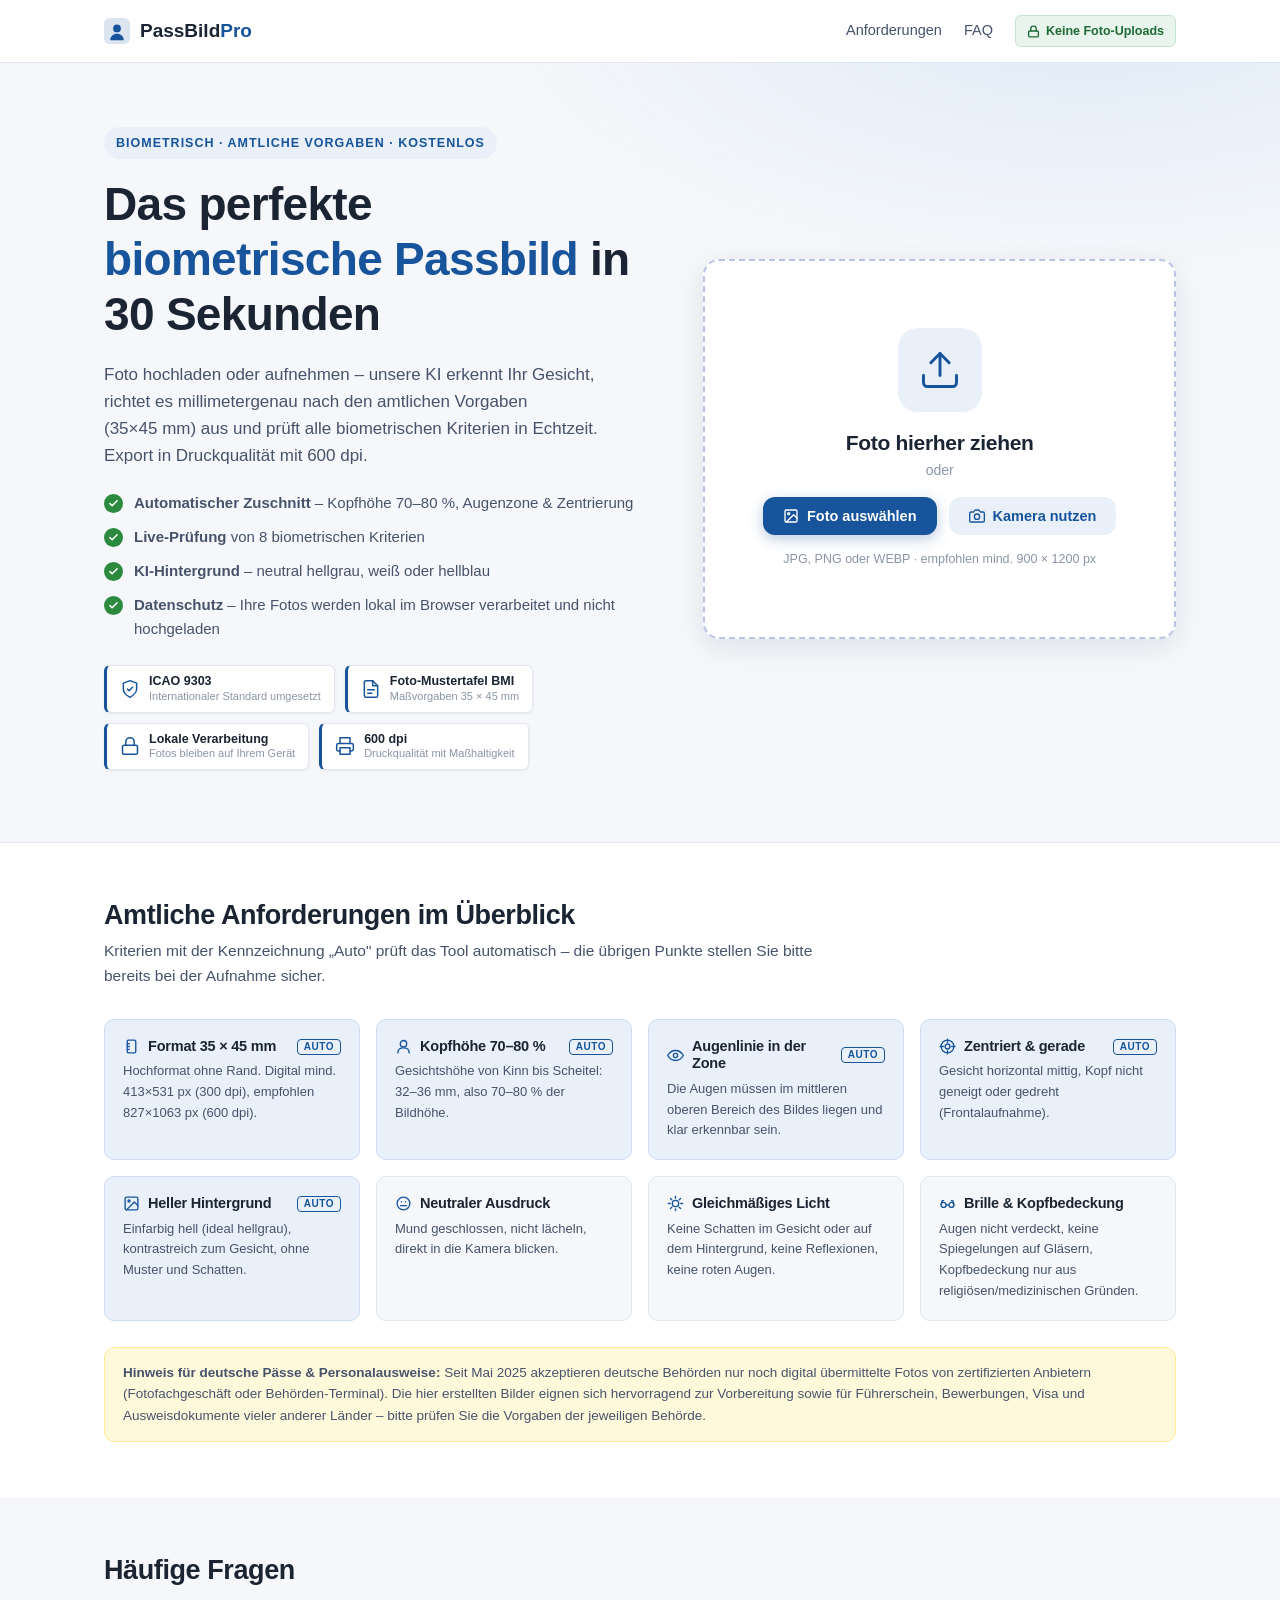
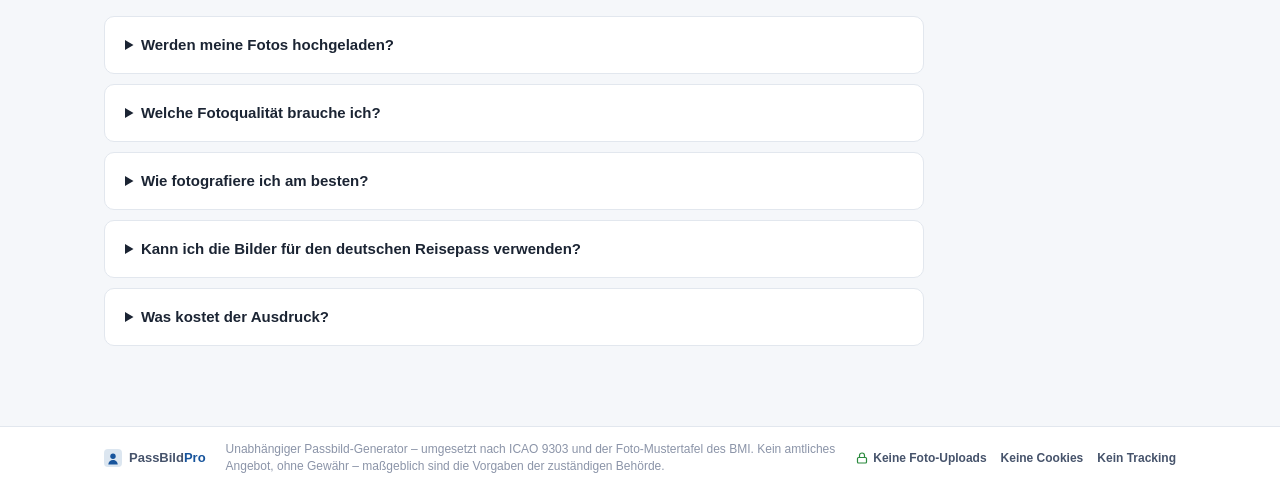
==== commit d7087918: "Info-Leiste in kompakten, modernen Footer verlagert - Dunkelblaue Hinweis-Leiste am Seitenkopf entfe" ====
--- a/index.html
+++ b/index.html
@@ -12,13 +12,6 @@
   <link rel="stylesheet" href="css/style.css" />
 </head>
 <body>
-
-  <div class="gov-strip">
-    <div class="container">
-      <svg width="14" height="14" viewBox="0 0 24 24" fill="none" stroke="currentColor" stroke-width="2" stroke-linecap="round" stroke-linejoin="round"><path d="M12 22s8-4 8-10V5l-8-3-8 3v7c0 6 8 10 8 10z"/><polyline points="9 12 11 14 15 10"/></svg>
-      <span>Unabhängiger Passbild-Generator – umgesetzt nach ICAO&nbsp;9303 und der Foto-Mustertafel des Bundesministeriums des Innern. Kein amtliches Angebot.</span>
-    </div>
-  </div>
 
   <header class="site-header">
     <div class="container header-inner">
@@ -241,9 +234,20 @@
   </section>
 
   <footer class="site-footer">
-    <div class="container">
-      <p>PassBildPro · Fotos werden ausschließlich lokal im Browser verarbeitet · Keine Cookies, kein Tracking.</p>
-      <p class="footer-small">Ohne Gewähr: Bitte prüfen Sie stets die aktuellen Vorgaben der zuständigen Behörde. Grundlage: Foto-Mustertafel des BMI / ICAO 9303.</p>
+    <div class="container footer-inner">
+      <div class="footer-brand">
+        <svg viewBox="0 0 100 100" width="18" height="18" aria-hidden="true"><rect width="100" height="100" rx="22" fill="currentColor" opacity="0.15"/><circle cx="50" cy="40" r="15" fill="currentColor"/><path d="M24 86c0-15 12-25 26-25s26 10 26 25" fill="currentColor"/></svg>
+        <span>PassBild<b>Pro</b></span>
+      </div>
+      <p class="footer-meta">
+        Unabhängiger Passbild-Generator – umgesetzt nach ICAO&nbsp;9303 und der Foto-Mustertafel des BMI.
+        Kein amtliches Angebot, ohne Gewähr – maßgeblich sind die Vorgaben der zuständigen Behörde.
+      </p>
+      <div class="footer-tags">
+        <span><svg width="12" height="12" viewBox="0 0 24 24" fill="none" stroke="currentColor" stroke-width="2.4" stroke-linecap="round" stroke-linejoin="round"><rect x="3" y="11" width="18" height="11" rx="2"/><path d="M7 11V7a5 5 0 0 1 10 0v4"/></svg>Keine Foto-Uploads</span>
+        <span>Keine Cookies</span>
+        <span>Kein Tracking</span>
+      </div>
     </div>
   </footer>
 
--- a/css/style.css
+++ b/css/style.css
@@ -34,16 +34,6 @@
 h1, h2, h3, h4 { line-height: 1.2; letter-spacing: -0.015em; }
 button { font-family: inherit; cursor: pointer; }
 
-/* ============ Info-Leiste ============ */
-.gov-strip {
-  background: var(--c-primary-dark);
-  color: #d7e4f5;
-  font-size: 12.5px;
-  padding: 7px 0;
-}
-.gov-strip .container { display: flex; align-items: center; gap: 9px; }
-.gov-strip svg { flex: none; opacity: 0.9; }
-
 /* ============ Header ============ */
 .site-header {
   position: sticky; top: 0; z-index: 50;
@@ -300,10 +290,29 @@
 
 /* ============ Footer ============ */
 .site-footer {
-  border-top: 1px solid var(--c-border); padding: 28px 0;
-  font-size: 13.5px; color: var(--c-muted); text-align: center;
-}
-.footer-small { font-size: 12px; margin-top: 6px; }
+  border-top: 1px solid var(--c-border);
+  background: var(--c-card);
+  padding: 14px 0;
+  font-size: 12px; color: var(--c-muted);
+}
+.footer-inner {
+  display: flex; align-items: center; gap: 20px; flex-wrap: wrap;
+}
+.footer-brand {
+  display: inline-flex; align-items: center; gap: 7px;
+  font-size: 13px; font-weight: 700; color: var(--c-ink-soft);
+  white-space: nowrap;
+}
+.footer-brand svg { color: var(--c-primary); }
+.footer-brand b { color: var(--c-primary); }
+.footer-meta { flex: 1; min-width: 260px; line-height: 1.45; margin: 0; }
+.footer-tags { display: inline-flex; align-items: center; gap: 14px; white-space: nowrap; }
+.footer-tags span { display: inline-flex; align-items: center; gap: 5px; font-weight: 600; color: var(--c-ink-soft); }
+.footer-tags svg { color: var(--c-accent); }
+@media (max-width: 720px) {
+  .footer-inner { gap: 10px; }
+  .footer-tags { white-space: normal; }
+}
 
 /* ============ Modal / Camera ============ */
 .modal {
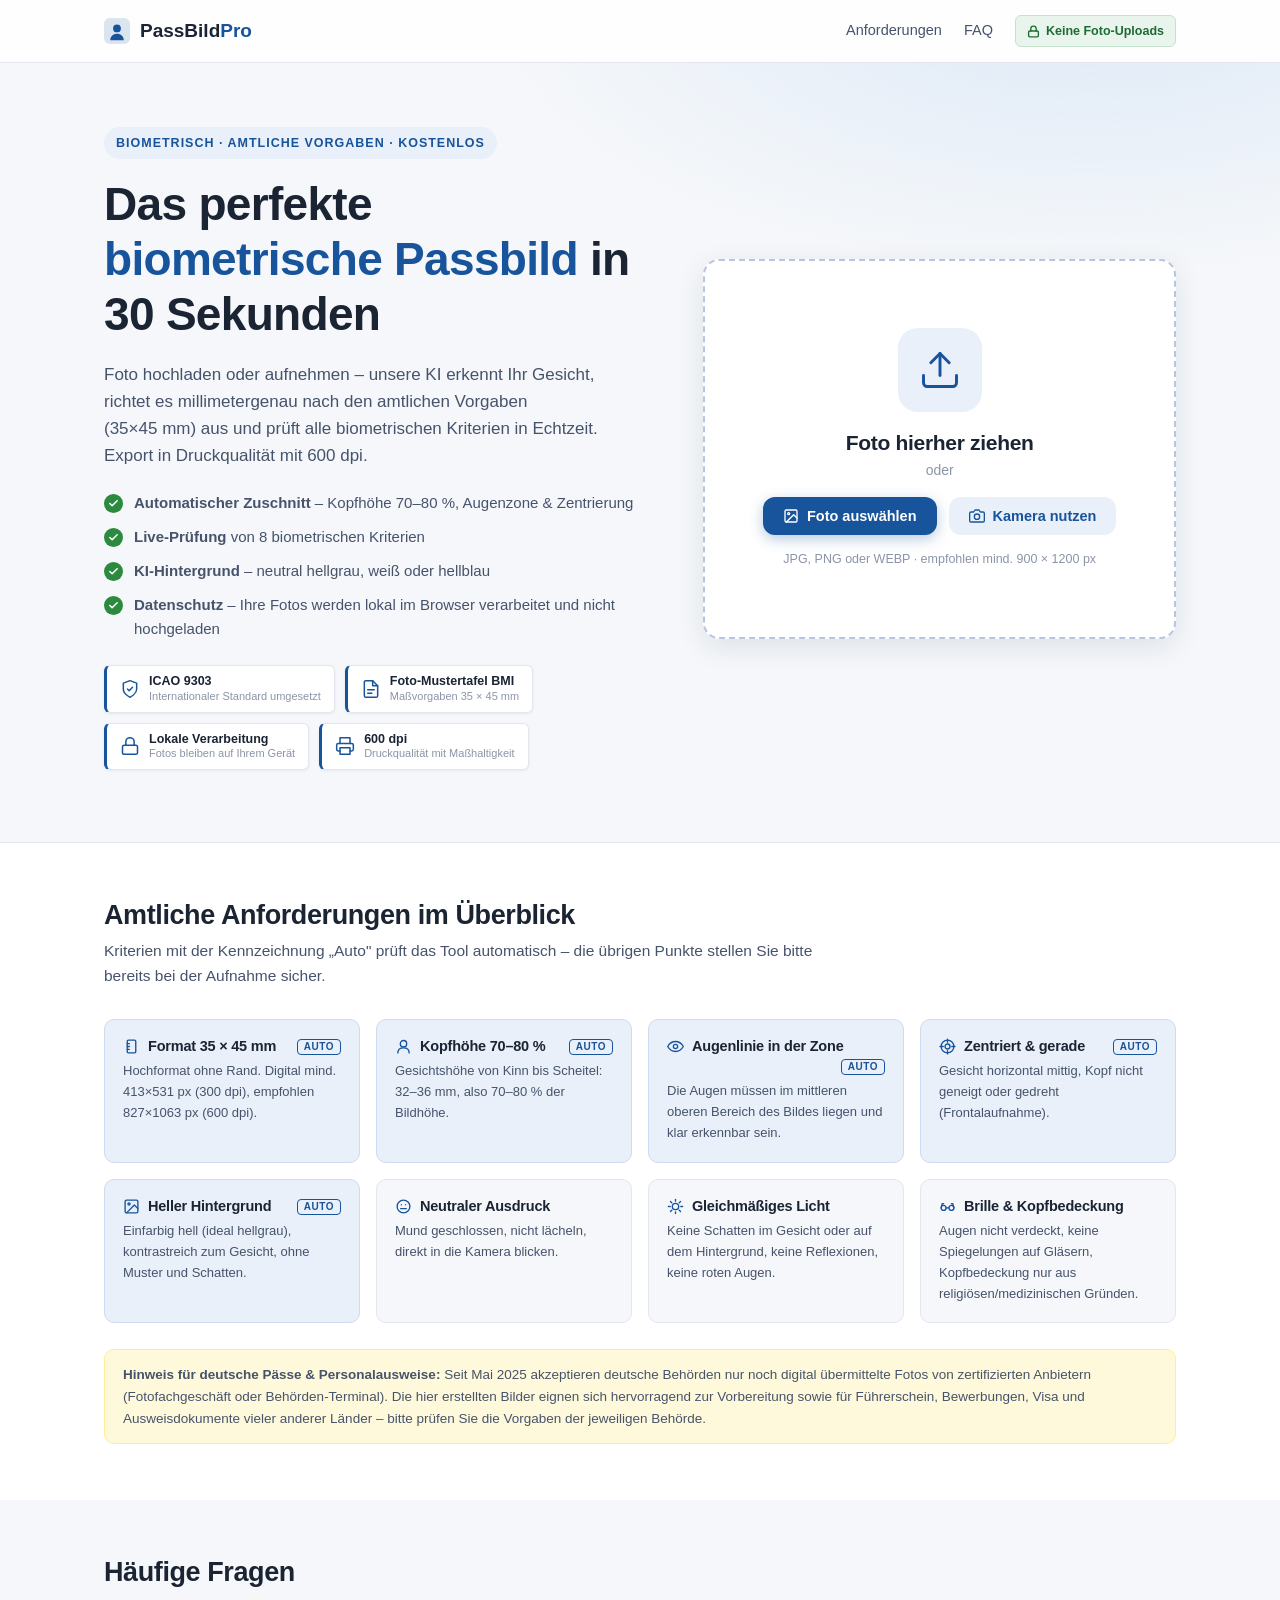
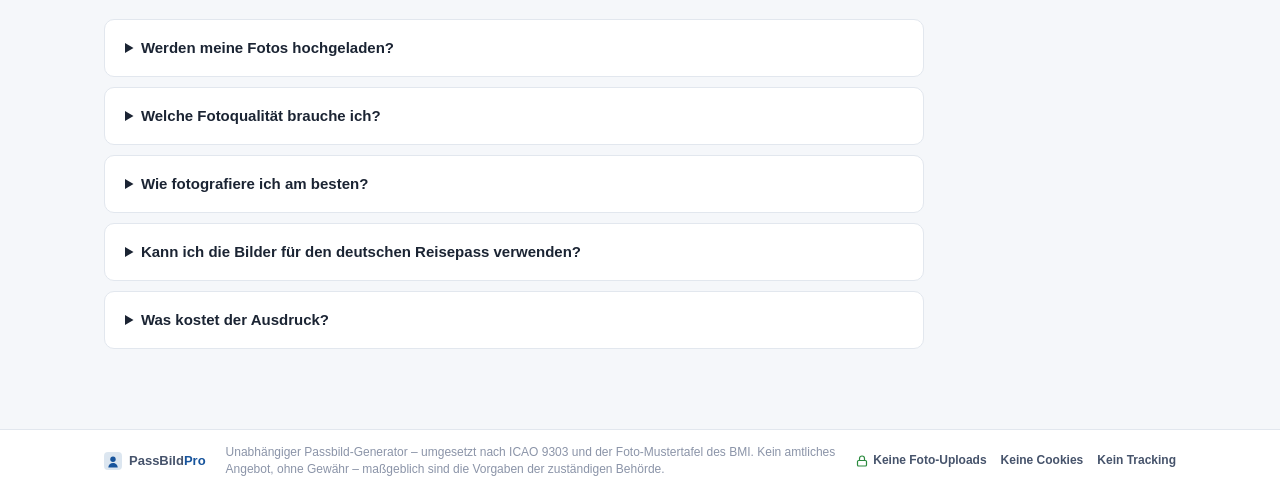
==== commit 068cda3a: "Mobile-Layout für Badges/Karten korrigiert und CSS-Cache-Problem behoben Ursache der kaputten Darste" ====
--- a/index.html
+++ b/index.html
@@ -9,7 +9,7 @@
   <meta property="og:description" content="Foto hochladen, KI richtet es biometrisch aus, Vorgaben werden live geprüft – Download in Druckqualität." />
   <meta property="og:type" content="website" />
   <link rel="icon" href="data:image/svg+xml,%3Csvg xmlns='http://www.w3.org/2000/svg' viewBox='0 0 100 100'%3E%3Crect width='100' height='100' rx='20' fill='%233b5bdb'/%3E%3Ccircle cx='50' cy='40' r='16' fill='white'/%3E%3Cpath d='M22 88c0-16 12.5-26 28-26s28 10 28 26' fill='white'/%3E%3C/svg%3E" />
-  <link rel="stylesheet" href="css/style.css" />
+  <link rel="stylesheet" href="css/style.css?v=4" />
 </head>
 <body>
 
@@ -269,6 +269,6 @@
 
   <div class="toast" id="toast" hidden></div>
 
-  <script type="module" src="js/app.js"></script>
+  <script type="module" src="js/app.js?v=4"></script>
 </body>
 </html>
--- a/css/style.css
+++ b/css/style.css
@@ -264,7 +264,7 @@
   border-radius: var(--radius-sm); padding: 18px;
 }
 .req-card.req-auto { background: var(--c-primary-light); border-color: #cddcee; }
-.req-card h4 { font-size: 14.5px; margin-bottom: 6px; display: flex; align-items: center; gap: 8px; }
+.req-card h4 { font-size: 14.5px; margin-bottom: 6px; display: flex; align-items: center; gap: 8px; flex-wrap: wrap; row-gap: 4px; }
 .req-card h4 svg { flex: none; color: var(--c-primary); }
 .req-tag {
   margin-left: auto; font-size: 10px; font-weight: 800; letter-spacing: 0.05em;
@@ -364,4 +364,17 @@
   .header-nav a { display: none; }
   .upload-card { min-height: 320px; padding: 28px 18px; }
   .section-head h2 { font-size: 22px; }
-}
+
+  .trust-badges { display: grid; grid-template-columns: 1fr 1fr; gap: 8px; margin-top: 20px; }
+  .tbadge { padding: 8px 10px; gap: 8px; align-items: flex-start; }
+  .tbadge svg { width: 17px; height: 17px; margin-top: 1px; }
+  .tbadge .tb-title { font-size: 12px; }
+  .tbadge .tb-sub { font-size: 10.5px; }
+
+  .req-card { padding: 15px; }
+  .req-card h4 { font-size: 14px; }
+
+  .canvas-legend { gap: 12px; flex-wrap: wrap; }
+  .bg-options { gap: 6px; }
+  .bg-chip { padding: 7px 11px; font-size: 12.5px; }
+}
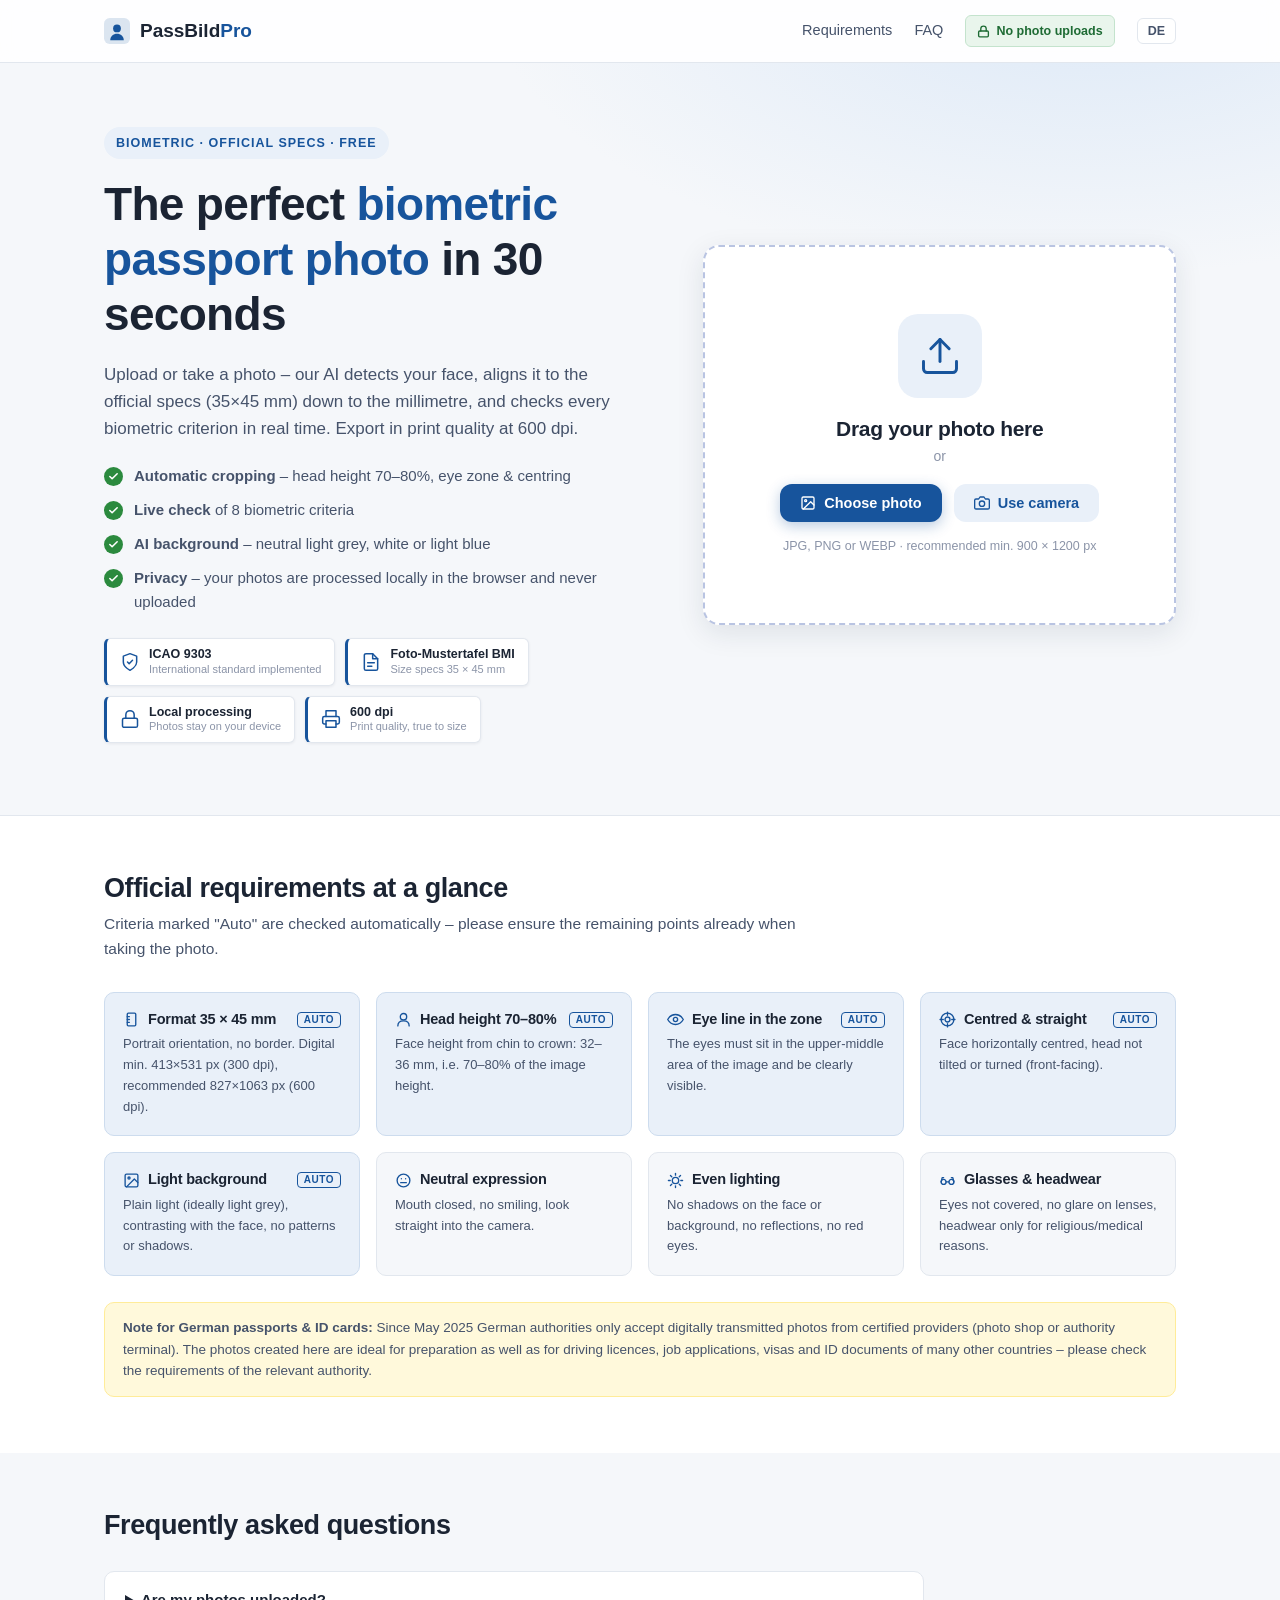
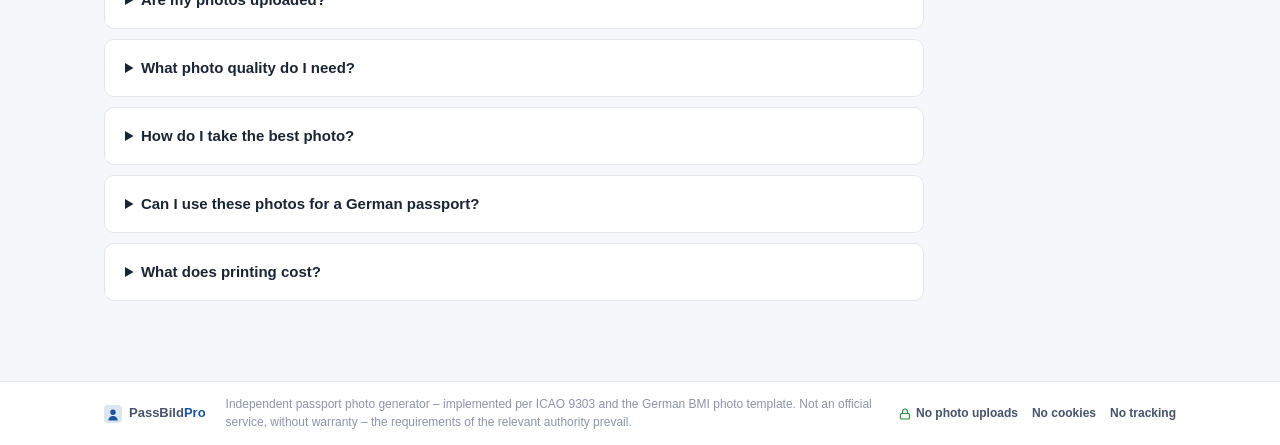
==== commit a3e2bc57: "Monetarisierung, 4 neue Länder und zweisprachige Oberfläche (DE/EN) International ausrichten und sch" ====
--- a/index.html
+++ b/index.html
@@ -9,7 +9,7 @@
   <meta property="og:description" content="Foto hochladen, KI richtet es biometrisch aus, Vorgaben werden live geprüft – Download in Druckqualität." />
   <meta property="og:type" content="website" />
   <link rel="icon" href="data:image/svg+xml,%3Csvg xmlns='http://www.w3.org/2000/svg' viewBox='0 0 100 100'%3E%3Crect width='100' height='100' rx='20' fill='%233b5bdb'/%3E%3Ccircle cx='50' cy='40' r='16' fill='white'/%3E%3Cpath d='M22 88c0-16 12.5-26 28-26s28 10 28 26' fill='white'/%3E%3C/svg%3E" />
-  <link rel="stylesheet" href="css/style.css?v=4" />
+  <link rel="stylesheet" href="css/style.css?v=6" />
 </head>
 <body>
 
@@ -22,12 +22,13 @@
         <span class="brand-name">PassBild<span class="brand-accent">Pro</span></span>
       </div>
       <nav class="header-nav">
-        <a href="#anforderungen">Anforderungen</a>
+        <a href="#anforderungen" data-en="Requirements">Anforderungen</a>
         <a href="#faq">FAQ</a>
         <span class="badge-privacy" title="Ihre Fotos verlassen niemals Ihr Gerät – die gesamte Bildverarbeitung läuft lokal im Browser.">
           <svg width="13" height="13" viewBox="0 0 24 24" fill="none" stroke="currentColor" stroke-width="2.5" stroke-linecap="round" stroke-linejoin="round"><rect x="3" y="11" width="18" height="11" rx="2"/><path d="M7 11V7a5 5 0 0 1 10 0v4"/></svg>
-          Keine Foto-Uploads
+          <span data-en="No photo uploads">Keine Foto-Uploads</span>
         </span>
+        <button class="lang-toggle" id="lang-toggle" type="button" aria-label="Switch to English">EN</button>
       </nav>
     </div>
   </header>
@@ -37,35 +38,35 @@
     <div class="container">
       <div class="hero-grid">
         <div class="hero-copy">
-          <div class="hero-eyebrow">Biometrisch · Amtliche Vorgaben · Kostenlos</div>
-          <h1>Das perfekte <span class="grad-text">biometrische Passbild</span> in 30 Sekunden</h1>
-          <p class="hero-sub">
+          <div class="hero-eyebrow" data-en="Biometric · Official specs · Free">Biometrisch · Amtliche Vorgaben · Kostenlos</div>
+          <h1 data-en-html='The perfect <span class="grad-text">biometric passport photo</span> in 30 seconds'>Das perfekte <span class="grad-text">biometrische Passbild</span> in 30 Sekunden</h1>
+          <p class="hero-sub" data-en="Upload or take a photo – our AI detects your face, aligns it to the official specs (35×45 mm) down to the millimetre, and checks every biometric criterion in real time. Export in print quality at 600 dpi.">
             Foto hochladen oder aufnehmen – unsere KI erkennt Ihr Gesicht, richtet es
             millimetergenau nach den amtlichen Vorgaben (35×45&nbsp;mm) aus und prüft
             alle biometrischen Kriterien in Echtzeit. Export in Druckqualität mit 600&nbsp;dpi.
           </p>
           <ul class="hero-points">
-            <li><strong>Automatischer Zuschnitt</strong> – Kopfhöhe 70–80&nbsp;%, Augenzone &amp; Zentrierung</li>
-            <li><strong>Live-Prüfung</strong> von 8 biometrischen Kriterien</li>
-            <li><strong>KI-Hintergrund</strong> – neutral hellgrau, weiß oder hellblau</li>
-            <li><strong>Datenschutz</strong> – Ihre Fotos werden lokal im Browser verarbeitet und nicht hochgeladen</li>
+            <li data-en-html="<strong>Automatic cropping</strong> – head height 70–80%, eye zone &amp; centring"><strong>Automatischer Zuschnitt</strong> – Kopfhöhe 70–80&nbsp;%, Augenzone &amp; Zentrierung</li>
+            <li data-en-html="<strong>Live check</strong> of 8 biometric criteria"><strong>Live-Prüfung</strong> von 8 biometrischen Kriterien</li>
+            <li data-en-html="<strong>AI background</strong> – neutral light grey, white or light blue"><strong>KI-Hintergrund</strong> – neutral hellgrau, weiß oder hellblau</li>
+            <li data-en-html="<strong>Privacy</strong> – your photos are processed locally in the browser and never uploaded"><strong>Datenschutz</strong> – Ihre Fotos werden lokal im Browser verarbeitet und nicht hochgeladen</li>
           </ul>
           <div class="trust-badges" aria-label="Qualitätsmerkmale">
             <span class="tbadge">
               <svg width="20" height="20" viewBox="0 0 24 24" fill="none" stroke="currentColor" stroke-width="1.8" stroke-linecap="round" stroke-linejoin="round"><path d="M12 22s8-4 8-10V5l-8-3-8 3v7c0 6 8 10 8 10z"/><polyline points="9 12 11 14 15 10"/></svg>
-              <span class="tb-txt"><span class="tb-title">ICAO 9303</span><span class="tb-sub">Internationaler Standard umgesetzt</span></span>
+              <span class="tb-txt"><span class="tb-title">ICAO 9303</span><span class="tb-sub" data-en="International standard implemented">Internationaler Standard umgesetzt</span></span>
             </span>
             <span class="tbadge">
               <svg width="20" height="20" viewBox="0 0 24 24" fill="none" stroke="currentColor" stroke-width="1.8" stroke-linecap="round" stroke-linejoin="round"><path d="M14 2H6a2 2 0 0 0-2 2v16a2 2 0 0 0 2 2h12a2 2 0 0 0 2-2V8z"/><polyline points="14 2 14 8 20 8"/><line x1="8" y1="13" x2="16" y2="13"/><line x1="8" y1="17" x2="13" y2="17"/></svg>
-              <span class="tb-txt"><span class="tb-title">Foto-Mustertafel BMI</span><span class="tb-sub">Maßvorgaben 35 × 45 mm</span></span>
+              <span class="tb-txt"><span class="tb-title">Foto-Mustertafel BMI</span><span class="tb-sub" data-en="Size specs 35 × 45 mm">Maßvorgaben 35 × 45 mm</span></span>
             </span>
             <span class="tbadge">
               <svg width="20" height="20" viewBox="0 0 24 24" fill="none" stroke="currentColor" stroke-width="1.8" stroke-linecap="round" stroke-linejoin="round"><rect x="3" y="11" width="18" height="11" rx="2"/><path d="M7 11V7a5 5 0 0 1 10 0v4"/></svg>
-              <span class="tb-txt"><span class="tb-title">Lokale Verarbeitung</span><span class="tb-sub">Fotos bleiben auf Ihrem Gerät</span></span>
+              <span class="tb-txt"><span class="tb-title" data-en="Local processing">Lokale Verarbeitung</span><span class="tb-sub" data-en="Photos stay on your device">Fotos bleiben auf Ihrem Gerät</span></span>
             </span>
             <span class="tbadge">
               <svg width="20" height="20" viewBox="0 0 24 24" fill="none" stroke="currentColor" stroke-width="1.8" stroke-linecap="round" stroke-linejoin="round"><polyline points="6 9 6 2 18 2 18 9"/><path d="M6 18H4a2 2 0 0 1-2-2v-5a2 2 0 0 1 2-2h16a2 2 0 0 1 2 2v5a2 2 0 0 1-2 2h-2"/><rect x="6" y="14" width="12" height="8"/></svg>
-              <span class="tb-txt"><span class="tb-title">600 dpi</span><span class="tb-sub">Druckqualität mit Maßhaltigkeit</span></span>
+              <span class="tb-txt"><span class="tb-title">600 dpi</span><span class="tb-sub" data-en="Print quality, true to size">Druckqualität mit Maßhaltigkeit</span></span>
             </span>
           </div>
         </div>
@@ -76,19 +77,19 @@
             <div class="upload-icon">
               <svg width="44" height="44" viewBox="0 0 24 24" fill="none" stroke="currentColor" stroke-width="1.6" stroke-linecap="round" stroke-linejoin="round"><path d="M21 15v4a2 2 0 0 1-2 2H5a2 2 0 0 1-2-2v-4"/><polyline points="17 8 12 3 7 8"/><line x1="12" y1="3" x2="12" y2="15"/></svg>
             </div>
-            <h2>Foto hierher ziehen</h2>
-            <p>oder</p>
+            <h2 data-en="Drag your photo here">Foto hierher ziehen</h2>
+            <p data-en="or">oder</p>
             <div class="upload-buttons">
               <button class="btn btn-primary" id="btn-choose" type="button">
                 <svg width="16" height="16" viewBox="0 0 24 24" fill="none" stroke="currentColor" stroke-width="2" stroke-linecap="round" stroke-linejoin="round"><rect x="3" y="3" width="18" height="18" rx="2"/><circle cx="8.5" cy="8.5" r="1.5"/><path d="M21 15l-5-5L5 21"/></svg>
-                Foto auswählen
+                <span data-en="Choose photo">Foto auswählen</span>
               </button>
               <button class="btn btn-secondary" id="btn-camera" type="button">
                 <svg width="16" height="16" viewBox="0 0 24 24" fill="none" stroke="currentColor" stroke-width="2" stroke-linecap="round" stroke-linejoin="round"><path d="M23 19a2 2 0 0 1-2 2H3a2 2 0 0 1-2-2V8a2 2 0 0 1 2-2h4l2-3h6l2 3h4a2 2 0 0 1 2 2z"/><circle cx="12" cy="13" r="4"/></svg>
-                Kamera nutzen
+                <span data-en="Use camera">Kamera nutzen</span>
               </button>
             </div>
-            <p class="upload-hint">JPG, PNG oder WEBP · empfohlen mind. 900&nbsp;×&nbsp;1200&nbsp;px</p>
+            <p class="upload-hint" data-en-html="JPG, PNG or WEBP · recommended min. 900 × 1200 px">JPG, PNG oder WEBP · empfohlen mind. 900&nbsp;×&nbsp;1200&nbsp;px</p>
           </div>
           <div class="upload-loading" id="upload-loading" hidden>
             <div class="spinner"></div>
@@ -103,8 +104,8 @@
   <section class="editor-section" id="editor-section" hidden>
     <div class="container">
       <div class="section-head">
-        <h2><span class="step-num">2</span> Ausrichten &amp; prüfen</h2>
-        <p>Die KI hat Ihr Foto automatisch positioniert. Feinjustierung per Ziehen, Mausrad oder Regler – die Schablone zeigt die zulässigen Zonen.</p>
+        <h2 data-en-html='<span class="step-num">2</span> Align &amp; check'><span class="step-num">2</span> Ausrichten &amp; prüfen</h2>
+        <p data-en="The AI has positioned your photo automatically. Fine-tune by dragging, scrolling or using the sliders – the guide shows the allowed zones.">Die KI hat Ihr Foto automatisch positioniert. Feinjustierung per Ziehen, Mausrad oder Regler – die Schablone zeigt die zulässigen Zonen.</p>
       </div>
 
       <div class="editor-grid">
@@ -113,18 +114,18 @@
           <div class="canvas-frame">
             <canvas id="preview-canvas" width="700" height="900" aria-label="Passbild-Vorschau mit biometrischer Schablone"></canvas>
             <div class="canvas-legend">
-              <span><i class="lg lg-eye"></i> Augenzone</span>
-              <span><i class="lg lg-face"></i> Kinn / Scheitel</span>
-              <span><i class="lg lg-center"></i> Mittelachse</span>
+              <span><i class="lg lg-eye"></i> <span data-en="Eye zone">Augenzone</span></span>
+              <span><i class="lg lg-face"></i> <span data-en="Chin / crown">Kinn / Scheitel</span></span>
+              <span><i class="lg lg-center"></i> <span data-en="Centre line">Mittelachse</span></span>
             </div>
           </div>
           <div class="canvas-toolbar">
-            <button class="btn btn-ghost" id="btn-auto" type="button" title="Automatisch biometrisch ausrichten">
+            <button class="btn btn-ghost" id="btn-auto" type="button" title="Auto biometric alignment">
               <svg width="15" height="15" viewBox="0 0 24 24" fill="none" stroke="currentColor" stroke-width="2" stroke-linecap="round" stroke-linejoin="round"><path d="M12 2v4M12 18v4M2 12h4M18 12h4"/><circle cx="12" cy="12" r="4"/></svg>
-              Auto-Ausrichtung
+              <span data-en="Auto-align">Auto-Ausrichtung</span>
             </button>
             <button class="btn btn-ghost" id="btn-overlay" type="button" aria-pressed="true">Schablone: an</button>
-            <button class="btn btn-ghost" id="btn-new" type="button">Anderes Foto</button>
+            <button class="btn btn-ghost" id="btn-new" type="button" data-en="Other photo">Anderes Foto</button>
           </div>
         </div>
 
@@ -132,34 +133,34 @@
         <div class="editor-controls-col">
 
           <div class="panel">
-            <h3>Format</h3>
+            <h3 data-en="Format">Format</h3>
             <select id="format-select" class="select" aria-label="Dokumentformat wählen"></select>
             <p class="panel-hint" id="format-hint"></p>
           </div>
 
           <div class="panel">
-            <h3>Feinjustierung</h3>
-            <label class="slider-label" for="zoom-slider">Zoom <span id="zoom-value"></span></label>
+            <h3 data-en="Fine-tuning">Feinjustierung</h3>
+            <label class="slider-label" for="zoom-slider"><span data-en="Zoom">Zoom</span> <span id="zoom-value"></span></label>
             <input type="range" id="zoom-slider" min="0" max="100" value="50" step="0.5" />
-            <label class="slider-label" for="rotate-slider">Drehung <span id="rotate-value">0°</span></label>
+            <label class="slider-label" for="rotate-slider"><span data-en="Rotation">Drehung</span> <span id="rotate-value">0°</span></label>
             <input type="range" id="rotate-slider" min="-10" max="10" value="0" step="0.2" />
-            <p class="panel-hint">Tipp: Bild direkt in der Vorschau verschieben, Mausrad zum Zoomen.</p>
+            <p class="panel-hint" data-en="Tip: drag the image right in the preview, scroll to zoom.">Tipp: Bild direkt in der Vorschau verschieben, Mausrad zum Zoomen.</p>
           </div>
 
           <div class="panel">
-            <h3>Hintergrund <span class="tag-ki">KI</span></h3>
+            <h3><span data-en="Background">Hintergrund</span> <span class="tag-ki">KI</span></h3>
             <div class="bg-options" role="group" aria-label="Hintergrundfarbe">
-              <button class="bg-chip bg-original active" id="bg-original" type="button" data-bg="original" title="Original belassen">Original</button>
-              <button class="bg-chip" type="button" data-bg="#f2f2f2" title="Hellgrau (amtliche Empfehlung)"><span class="bg-dot" style="background:#f2f2f2"></span>Hellgrau</button>
-              <button class="bg-chip" type="button" data-bg="#ffffff" title="Weiß (z. B. US-Visum)"><span class="bg-dot" style="background:#ffffff"></span>Weiß</button>
-              <button class="bg-chip" type="button" data-bg="#dbe9f4" title="Hellblau"><span class="bg-dot" style="background:#dbe9f4"></span>Hellblau</button>
-            </div>
-            <p class="panel-hint" id="bg-hint">Entfernt den Hintergrund per KI direkt im Browser und ersetzt ihn durch eine amtlich zulässige, einfarbig helle Fläche. Beim ersten Einsatz wird einmalig das KI-Modell heruntergeladen (mehrere MB) – Ihr Foto bleibt dabei auf Ihrem Gerät.</p>
-            <div class="bg-progress" id="bg-progress" hidden><div class="spinner spinner-sm"></div><span>KI-Modell arbeitet …</span></div>
+              <button class="bg-chip bg-original active" id="bg-original" type="button" data-bg="original" title="Keep original">Original</button>
+              <button class="bg-chip" type="button" data-bg="#f2f2f2" title="Light grey (official recommendation)"><span class="bg-dot" style="background:#f2f2f2"></span><span data-en="Light grey">Hellgrau</span></button>
+              <button class="bg-chip" type="button" data-bg="#ffffff" title="White (e.g. US visa)"><span class="bg-dot" style="background:#ffffff"></span><span data-en="White">Weiß</span></button>
+              <button class="bg-chip" type="button" data-bg="#dbe9f4" title="Light blue"><span class="bg-dot" style="background:#dbe9f4"></span><span data-en="Light blue">Hellblau</span></button>
+            </div>
+            <p class="panel-hint" id="bg-hint" data-en="Removes the background with AI right in your browser and replaces it with an officially acceptable, plain light surface. On first use the AI model is downloaded once (several MB) – your photo stays on your device.">Entfernt den Hintergrund per KI direkt im Browser und ersetzt ihn durch eine amtlich zulässige, einfarbig helle Fläche. Beim ersten Einsatz wird einmalig das KI-Modell heruntergeladen (mehrere MB) – Ihr Foto bleibt dabei auf Ihrem Gerät.</p>
+            <div class="bg-progress" id="bg-progress" hidden><div class="spinner spinner-sm"></div><span data-en="AI model working …">KI-Modell arbeitet …</span></div>
           </div>
 
           <div class="panel panel-checks">
-            <h3>Biometrische Prüfung <span class="score-badge" id="score-badge">–</span></h3>
+            <h3><span data-en="Biometric check">Biometrische Prüfung</span> <span class="score-badge" id="score-badge">–</span></h3>
             <ul class="check-list" id="check-list"></ul>
           </div>
         </div>
@@ -171,26 +172,26 @@
   <section class="export-section" id="export-section" hidden>
     <div class="container">
       <div class="section-head">
-        <h2><span class="step-num">3</span> Herunterladen</h2>
-        <p>Export in Druckqualität. Die dpi-Angabe wird in die Datei eingebettet, damit das Bild exakt in der richtigen Größe gedruckt wird.</p>
+        <h2 data-en-html='<span class="step-num">3</span> Download'><span class="step-num">3</span> Herunterladen</h2>
+        <p data-en="Export in print quality. The dpi value is embedded in the file so the image prints at exactly the right size.">Export in Druckqualität. Die dpi-Angabe wird in die Datei eingebettet, damit das Bild exakt in der richtigen Größe gedruckt wird.</p>
       </div>
       <div class="export-grid">
         <div class="export-card">
           <div class="export-thumb export-thumb-single" id="export-thumb-single"></div>
-          <h3>Einzelbild</h3>
+          <h3 data-en="Single photo">Einzelbild</h3>
           <p id="export-single-desc">35 × 45 mm · 827 × 1063 px · 600 dpi · JPG</p>
           <button class="btn btn-primary btn-block" id="btn-download-single" type="button">
             <svg width="16" height="16" viewBox="0 0 24 24" fill="none" stroke="currentColor" stroke-width="2" stroke-linecap="round" stroke-linejoin="round"><path d="M21 15v4a2 2 0 0 1-2 2H5a2 2 0 0 1-2-2v-4"/><polyline points="7 10 12 15 17 10"/><line x1="12" y1="15" x2="12" y2="3"/></svg>
-            Passbild herunterladen
+            <span data-en="Download HD">HD herunterladen</span>
           </button>
         </div>
         <div class="export-card">
           <div class="export-thumb export-thumb-sheet" id="export-thumb-sheet"></div>
-          <h3>Druckbogen 10 × 15 cm</h3>
+          <h3 data-en="Print sheet 10 × 15 cm">Druckbogen 10 × 15 cm</h3>
           <p>4 Passbilder mit Schnittmarken – im Drogeriemarkt oder Fotolabor als normales 10×15-Foto (ca. 0,10–0,25 €) ausdrucken lassen.</p>
           <button class="btn btn-secondary btn-block" id="btn-download-sheet" type="button">
             <svg width="16" height="16" viewBox="0 0 24 24" fill="none" stroke="currentColor" stroke-width="2" stroke-linecap="round" stroke-linejoin="round"><polyline points="6 9 6 2 18 2 18 9"/><path d="M6 18H4a2 2 0 0 1-2-2v-5a2 2 0 0 1 2-2h16a2 2 0 0 1 2 2v5a2 2 0 0 1-2 2h-2"/><rect x="6" y="14" width="12" height="8"/></svg>
-            Druckbogen herunterladen
+            <span data-en="Download print sheet">Druckbogen herunterladen</span>
           </button>
         </div>
       </div>
@@ -202,21 +203,21 @@
   <section class="req-section" id="anforderungen">
     <div class="container">
       <div class="section-head">
-        <h2>Amtliche Anforderungen im Überblick</h2>
-        <p>Kriterien mit der Kennzeichnung „Auto" prüft das Tool automatisch – die übrigen Punkte stellen Sie bitte bereits bei der Aufnahme sicher.</p>
+        <h2 data-en="Official requirements at a glance">Amtliche Anforderungen im Überblick</h2>
+        <p data-en="Criteria marked &quot;Auto&quot; are checked automatically – please ensure the remaining points already when taking the photo.">Kriterien mit der Kennzeichnung „Auto" prüft das Tool automatisch – die übrigen Punkte stellen Sie bitte bereits bei der Aufnahme sicher.</p>
       </div>
       <div class="req-grid">
-        <div class="req-card req-auto"><h4><svg width="17" height="17" viewBox="0 0 24 24" fill="none" stroke="currentColor" stroke-width="1.9" stroke-linecap="round" stroke-linejoin="round"><rect x="6" y="3" width="12" height="18" rx="1.5"/><line x1="6" y1="8" x2="9" y2="8"/><line x1="6" y1="12" x2="9" y2="12"/><line x1="6" y1="16" x2="9" y2="16"/></svg>Format 35 × 45 mm<span class="req-tag">Auto</span></h4><p>Hochformat ohne Rand. Digital mind. 413×531 px (300 dpi), empfohlen 827×1063 px (600 dpi).</p></div>
-        <div class="req-card req-auto"><h4><svg width="17" height="17" viewBox="0 0 24 24" fill="none" stroke="currentColor" stroke-width="1.9" stroke-linecap="round" stroke-linejoin="round"><circle cx="12" cy="8" r="4.5"/><path d="M4 21c0-4.5 3.5-7 8-7s8 2.5 8 7"/></svg>Kopfhöhe 70–80 %<span class="req-tag">Auto</span></h4><p>Gesichtshöhe von Kinn bis Scheitel: 32–36 mm, also 70–80 % der Bildhöhe.</p></div>
-        <div class="req-card req-auto"><h4><svg width="17" height="17" viewBox="0 0 24 24" fill="none" stroke="currentColor" stroke-width="1.9" stroke-linecap="round" stroke-linejoin="round"><path d="M1 12s4-7 11-7 11 7 11 7-4 7-11 7-11-7-11-7z"/><circle cx="12" cy="12" r="3"/></svg>Augenlinie in der Zone<span class="req-tag">Auto</span></h4><p>Die Augen müssen im mittleren oberen Bereich des Bildes liegen und klar erkennbar sein.</p></div>
-        <div class="req-card req-auto"><h4><svg width="17" height="17" viewBox="0 0 24 24" fill="none" stroke="currentColor" stroke-width="1.9" stroke-linecap="round" stroke-linejoin="round"><circle cx="12" cy="12" r="9"/><circle cx="12" cy="12" r="3.5"/><line x1="12" y1="1.5" x2="12" y2="6"/><line x1="12" y1="18" x2="12" y2="22.5"/><line x1="1.5" y1="12" x2="6" y2="12"/><line x1="18" y1="12" x2="22.5" y2="12"/></svg>Zentriert &amp; gerade<span class="req-tag">Auto</span></h4><p>Gesicht horizontal mittig, Kopf nicht geneigt oder gedreht (Frontalaufnahme).</p></div>
-        <div class="req-card req-auto"><h4><svg width="17" height="17" viewBox="0 0 24 24" fill="none" stroke="currentColor" stroke-width="1.9" stroke-linecap="round" stroke-linejoin="round"><rect x="3" y="3" width="18" height="18" rx="2"/><circle cx="8.5" cy="8.5" r="1.5"/><path d="M21 15l-5-5L5 21"/></svg>Heller Hintergrund<span class="req-tag">Auto</span></h4><p>Einfarbig hell (ideal hellgrau), kontrastreich zum Gesicht, ohne Muster und Schatten.</p></div>
-        <div class="req-card"><h4><svg width="17" height="17" viewBox="0 0 24 24" fill="none" stroke="currentColor" stroke-width="1.9" stroke-linecap="round" stroke-linejoin="round"><circle cx="12" cy="12" r="9"/><line x1="8" y1="15" x2="16" y2="15"/><line x1="9" y1="9.5" x2="9.01" y2="9.5"/><line x1="15" y1="9.5" x2="15.01" y2="9.5"/></svg>Neutraler Ausdruck</h4><p>Mund geschlossen, nicht lächeln, direkt in die Kamera blicken.</p></div>
-        <div class="req-card"><h4><svg width="17" height="17" viewBox="0 0 24 24" fill="none" stroke="currentColor" stroke-width="1.9" stroke-linecap="round" stroke-linejoin="round"><circle cx="12" cy="12" r="4.5"/><line x1="12" y1="2" x2="12" y2="4.5"/><line x1="12" y1="19.5" x2="12" y2="22"/><line x1="4.9" y1="4.9" x2="6.7" y2="6.7"/><line x1="17.3" y1="17.3" x2="19.1" y2="19.1"/><line x1="2" y1="12" x2="4.5" y2="12"/><line x1="19.5" y1="12" x2="22" y2="12"/><line x1="4.9" y1="19.1" x2="6.7" y2="17.3"/><line x1="17.3" y1="6.7" x2="19.1" y2="4.9"/></svg>Gleichmäßiges Licht</h4><p>Keine Schatten im Gesicht oder auf dem Hintergrund, keine Reflexionen, keine roten Augen.</p></div>
-        <div class="req-card"><h4><svg width="17" height="17" viewBox="0 0 24 24" fill="none" stroke="currentColor" stroke-width="1.9" stroke-linecap="round" stroke-linejoin="round"><circle cx="6.5" cy="14" r="3.5"/><circle cx="17.5" cy="14" r="3.5"/><path d="M10 14h4"/><path d="M3 14l1.5-6h2M21 14l-1.5-6h-2"/></svg>Brille &amp; Kopfbedeckung</h4><p>Augen nicht verdeckt, keine Spiegelungen auf Gläsern, Kopfbedeckung nur aus religiösen/medizinischen Gründen.</p></div>
+        <div class="req-card req-auto"><h4><svg width="17" height="17" viewBox="0 0 24 24" fill="none" stroke="currentColor" stroke-width="1.9" stroke-linecap="round" stroke-linejoin="round"><rect x="6" y="3" width="12" height="18" rx="1.5"/><line x1="6" y1="8" x2="9" y2="8"/><line x1="6" y1="12" x2="9" y2="12"/><line x1="6" y1="16" x2="9" y2="16"/></svg><span data-en-html="Format 35 × 45 mm">Format 35 × 45 mm</span><span class="req-tag">Auto</span></h4><p data-en="Portrait orientation, no border. Digital min. 413×531 px (300 dpi), recommended 827×1063 px (600 dpi).">Hochformat ohne Rand. Digital mind. 413×531 px (300 dpi), empfohlen 827×1063 px (600 dpi).</p></div>
+        <div class="req-card req-auto"><h4><svg width="17" height="17" viewBox="0 0 24 24" fill="none" stroke="currentColor" stroke-width="1.9" stroke-linecap="round" stroke-linejoin="round"><circle cx="12" cy="8" r="4.5"/><path d="M4 21c0-4.5 3.5-7 8-7s8 2.5 8 7"/></svg><span data-en-html="Head height 70–80%">Kopfhöhe 70–80 %</span><span class="req-tag">Auto</span></h4><p data-en="Face height from chin to crown: 32–36 mm, i.e. 70–80% of the image height.">Gesichtshöhe von Kinn bis Scheitel: 32–36 mm, also 70–80 % der Bildhöhe.</p></div>
+        <div class="req-card req-auto"><h4><svg width="17" height="17" viewBox="0 0 24 24" fill="none" stroke="currentColor" stroke-width="1.9" stroke-linecap="round" stroke-linejoin="round"><path d="M1 12s4-7 11-7 11 7 11 7-4 7-11 7-11-7-11-7z"/><circle cx="12" cy="12" r="3"/></svg><span data-en-html="Eye line in the zone">Augenlinie in der Zone</span><span class="req-tag">Auto</span></h4><p data-en="The eyes must sit in the upper-middle area of the image and be clearly visible.">Die Augen müssen im mittleren oberen Bereich des Bildes liegen und klar erkennbar sein.</p></div>
+        <div class="req-card req-auto"><h4><svg width="17" height="17" viewBox="0 0 24 24" fill="none" stroke="currentColor" stroke-width="1.9" stroke-linecap="round" stroke-linejoin="round"><circle cx="12" cy="12" r="9"/><circle cx="12" cy="12" r="3.5"/><line x1="12" y1="1.5" x2="12" y2="6"/><line x1="12" y1="18" x2="12" y2="22.5"/><line x1="1.5" y1="12" x2="6" y2="12"/><line x1="18" y1="12" x2="22.5" y2="12"/></svg><span data-en-html="Centred &amp; straight">Zentriert &amp; gerade</span><span class="req-tag">Auto</span></h4><p data-en="Face horizontally centred, head not tilted or turned (front-facing).">Gesicht horizontal mittig, Kopf nicht geneigt oder gedreht (Frontalaufnahme).</p></div>
+        <div class="req-card req-auto"><h4><svg width="17" height="17" viewBox="0 0 24 24" fill="none" stroke="currentColor" stroke-width="1.9" stroke-linecap="round" stroke-linejoin="round"><rect x="3" y="3" width="18" height="18" rx="2"/><circle cx="8.5" cy="8.5" r="1.5"/><path d="M21 15l-5-5L5 21"/></svg><span data-en-html="Light background">Heller Hintergrund</span><span class="req-tag">Auto</span></h4><p data-en="Plain light (ideally light grey), contrasting with the face, no patterns or shadows.">Einfarbig hell (ideal hellgrau), kontrastreich zum Gesicht, ohne Muster und Schatten.</p></div>
+        <div class="req-card"><h4><svg width="17" height="17" viewBox="0 0 24 24" fill="none" stroke="currentColor" stroke-width="1.9" stroke-linecap="round" stroke-linejoin="round"><circle cx="12" cy="12" r="9"/><line x1="8" y1="15" x2="16" y2="15"/><line x1="9" y1="9.5" x2="9.01" y2="9.5"/><line x1="15" y1="9.5" x2="15.01" y2="9.5"/></svg><span data-en="Neutral expression">Neutraler Ausdruck</span></h4><p data-en="Mouth closed, no smiling, look straight into the camera.">Mund geschlossen, nicht lächeln, direkt in die Kamera blicken.</p></div>
+        <div class="req-card"><h4><svg width="17" height="17" viewBox="0 0 24 24" fill="none" stroke="currentColor" stroke-width="1.9" stroke-linecap="round" stroke-linejoin="round"><circle cx="12" cy="12" r="4.5"/><line x1="12" y1="2" x2="12" y2="4.5"/><line x1="12" y1="19.5" x2="12" y2="22"/><line x1="4.9" y1="4.9" x2="6.7" y2="6.7"/><line x1="17.3" y1="17.3" x2="19.1" y2="19.1"/><line x1="2" y1="12" x2="4.5" y2="12"/><line x1="19.5" y1="12" x2="22" y2="12"/><line x1="4.9" y1="19.1" x2="6.7" y2="17.3"/><line x1="17.3" y1="6.7" x2="19.1" y2="4.9"/></svg><span data-en="Even lighting">Gleichmäßiges Licht</span></h4><p data-en="No shadows on the face or background, no reflections, no red eyes.">Keine Schatten im Gesicht oder auf dem Hintergrund, keine Reflexionen, keine roten Augen.</p></div>
+        <div class="req-card"><h4><svg width="17" height="17" viewBox="0 0 24 24" fill="none" stroke="currentColor" stroke-width="1.9" stroke-linecap="round" stroke-linejoin="round"><circle cx="6.5" cy="14" r="3.5"/><circle cx="17.5" cy="14" r="3.5"/><path d="M10 14h4"/><path d="M3 14l1.5-6h2M21 14l-1.5-6h-2"/></svg><span data-en-html="Glasses &amp; headwear">Brille &amp; Kopfbedeckung</span></h4><p data-en="Eyes not covered, no glare on lenses, headwear only for religious/medical reasons.">Augen nicht verdeckt, keine Spiegelungen auf Gläsern, Kopfbedeckung nur aus religiösen/medizinischen Gründen.</p></div>
       </div>
       <div class="notice">
-        <strong>Hinweis für deutsche Pässe &amp; Personalausweise:</strong> Seit Mai 2025 akzeptieren deutsche Behörden nur noch digital übermittelte Fotos von zertifizierten Anbietern (Fotofachgeschäft oder Behörden-Terminal). Die hier erstellten Bilder eignen sich hervorragend zur Vorbereitung sowie für Führerschein, Bewerbungen, Visa und Ausweisdokumente vieler anderer Länder – bitte prüfen Sie die Vorgaben der jeweiligen Behörde.
+        <span data-en-html="<strong>Note for German passports &amp; ID cards:</strong> Since May 2025 German authorities only accept digitally transmitted photos from certified providers (photo shop or authority terminal). The photos created here are ideal for preparation as well as for driving licences, job applications, visas and ID documents of many other countries – please check the requirements of the relevant authority."><strong>Hinweis für deutsche Pässe &amp; Personalausweise:</strong> Seit Mai 2025 akzeptieren deutsche Behörden nur noch digital übermittelte Fotos von zertifizierten Anbietern (Fotofachgeschäft oder Behörden-Terminal). Die hier erstellten Bilder eignen sich hervorragend zur Vorbereitung sowie für Führerschein, Bewerbungen, Visa und Ausweisdokumente vieler anderer Länder – bitte prüfen Sie die Vorgaben der jeweiligen Behörde.</span>
       </div>
     </div>
   </section>
@@ -224,12 +225,12 @@
   <!-- ===================== FAQ ===================== -->
   <section class="faq-section" id="faq">
     <div class="container">
-      <div class="section-head"><h2>Häufige Fragen</h2></div>
-      <details><summary>Werden meine Fotos hochgeladen?</summary><p>Nein. Gesichtserkennung, Zuschnitt und Hintergrundentfernung laufen vollständig lokal in Ihrem Browser (WebAssembly). Ihr Foto verlässt Ihr Gerät zu keinem Zeitpunkt. Zur Transparenz: Die optionale KI-Hintergrundentfernung lädt beim ersten Einsatz einmalig das KI-Modell (Programmdaten, mehrere MB) von einem Content-Delivery-Netzwerk herunter – dabei werden nur Programmdateien empfangen, niemals Ihre Bilder versendet.</p></details>
-      <details><summary>Welche Fotoqualität brauche ich?</summary><p>Das Ausgangsfoto sollte scharf und gut belichtet sein. Für 600 dpi Druckqualität sollte der Gesichtsausschnitt mindestens ca. 830×1060 Pixel groß sein – moderne Smartphone-Fotos erfüllen das problemlos. Halten Sie bei der Aufnahme etwas Abstand (1,5–2 m) und lassen Sie Platz um den Kopf.</p></details>
-      <details><summary>Wie fotografiere ich am besten?</summary><p>Tageslicht von vorn (z. B. vor einem Fenster stehend), einfarbige helle Wand mit ca. 1 m Abstand dahinter (vermeidet Schatten), Kamera auf Augenhöhe, neutraler Blick, Mund geschlossen.</p></details>
-      <details><summary>Kann ich die Bilder für den deutschen Reisepass verwenden?</summary><p>Deutsche Pass- und Ausweisbehörden verlangen seit Mai 2025 digital übermittelte Fotos zertifizierter Anbieter. Für Führerschein, viele Visa-Anträge und Dokumente anderer Länder sind selbst erstellte biometrische Fotos weiterhin zulässig.</p></details>
-      <details><summary>Was kostet der Ausdruck?</summary><p>Laden Sie den 10×15-Druckbogen herunter und lassen Sie ihn als normales Foto im Drogeriemarkt oder Fotolabor drucken – meist 0,10–0,25 €. Anschließend entlang der Schnittmarken schneiden: 4 Passbilder für wenige Cent.</p></details>
+      <div class="section-head"><h2 data-en="Frequently asked questions">Häufige Fragen</h2></div>
+      <details><summary data-en="Are my photos uploaded?">Werden meine Fotos hochgeladen?</summary><p data-en="No. Face detection, cropping and background removal run entirely locally in your browser (WebAssembly). Your photo never leaves your device. For transparency: the optional AI background removal downloads the AI model (program data, several MB) once from a content delivery network on first use – only program files are received, your images are never sent.">Nein. Gesichtserkennung, Zuschnitt und Hintergrundentfernung laufen vollständig lokal in Ihrem Browser (WebAssembly). Ihr Foto verlässt Ihr Gerät zu keinem Zeitpunkt. Zur Transparenz: Die optionale KI-Hintergrundentfernung lädt beim ersten Einsatz einmalig das KI-Modell (Programmdaten, mehrere MB) von einem Content-Delivery-Netzwerk herunter – dabei werden nur Programmdateien empfangen, niemals Ihre Bilder versendet.</p></details>
+      <details><summary data-en="What photo quality do I need?">Welche Fotoqualität brauche ich?</summary><p data-en="The source photo should be sharp and well exposed. For 600 dpi print quality the face crop should be at least approx. 830×1060 pixels – modern smartphone photos easily meet this. Keep some distance when shooting (1.5–2 m) and leave space around the head.">Das Ausgangsfoto sollte scharf und gut belichtet sein. Für 600 dpi Druckqualität sollte der Gesichtsausschnitt mindestens ca. 830×1060 Pixel groß sein – moderne Smartphone-Fotos erfüllen das problemlos. Halten Sie bei der Aufnahme etwas Abstand (1,5–2 m) und lassen Sie Platz um den Kopf.</p></details>
+      <details><summary data-en="How do I take the best photo?">Wie fotografiere ich am besten?</summary><p data-en="Daylight from the front (e.g. standing by a window), a plain light wall about 1 m behind you (avoids shadows), camera at eye level, neutral expression, mouth closed.">Tageslicht von vorn (z. B. vor einem Fenster stehend), einfarbige helle Wand mit ca. 1 m Abstand dahinter (vermeidet Schatten), Kamera auf Augenhöhe, neutraler Blick, Mund geschlossen.</p></details>
+      <details><summary data-en="Can I use these photos for a German passport?">Kann ich die Bilder für den deutschen Reisepass verwenden?</summary><p data-en="Since May 2025 German passport/ID authorities require digitally transmitted photos from certified providers. For driving licences, many visa applications and documents of other countries, self-created biometric photos are still accepted.">Deutsche Pass- und Ausweisbehörden verlangen seit Mai 2025 digital übermittelte Fotos zertifizierter Anbieter. Für Führerschein, viele Visa-Anträge und Dokumente anderer Länder sind selbst erstellte biometrische Fotos weiterhin zulässig.</p></details>
+      <details><summary data-en="What does printing cost?">Was kostet der Ausdruck?</summary><p data-en="Download the 10×15 cm print sheet and have it printed as a normal photo at a drugstore or photo lab – usually €0.10–0.25. Then cut along the cut marks: several passport photos for a few cents.">Laden Sie den 10×15-Druckbogen herunter und lassen Sie ihn als normales Foto im Drogeriemarkt oder Fotolabor drucken – meist 0,10–0,25 €. Anschließend entlang der Schnittmarken schneiden: 4 Passbilder für wenige Cent.</p></details>
     </div>
   </section>
 
@@ -239,14 +240,14 @@
         <svg viewBox="0 0 100 100" width="18" height="18" aria-hidden="true"><rect width="100" height="100" rx="22" fill="currentColor" opacity="0.15"/><circle cx="50" cy="40" r="15" fill="currentColor"/><path d="M24 86c0-15 12-25 26-25s26 10 26 25" fill="currentColor"/></svg>
         <span>PassBild<b>Pro</b></span>
       </div>
-      <p class="footer-meta">
+      <p class="footer-meta" data-en="Independent passport photo generator – implemented per ICAO 9303 and the German BMI photo template. Not an official service, without warranty – the requirements of the relevant authority prevail.">
         Unabhängiger Passbild-Generator – umgesetzt nach ICAO&nbsp;9303 und der Foto-Mustertafel des BMI.
         Kein amtliches Angebot, ohne Gewähr – maßgeblich sind die Vorgaben der zuständigen Behörde.
       </p>
       <div class="footer-tags">
-        <span><svg width="12" height="12" viewBox="0 0 24 24" fill="none" stroke="currentColor" stroke-width="2.4" stroke-linecap="round" stroke-linejoin="round"><rect x="3" y="11" width="18" height="11" rx="2"/><path d="M7 11V7a5 5 0 0 1 10 0v4"/></svg>Keine Foto-Uploads</span>
-        <span>Keine Cookies</span>
-        <span>Kein Tracking</span>
+        <span><svg width="12" height="12" viewBox="0 0 24 24" fill="none" stroke="currentColor" stroke-width="2.4" stroke-linecap="round" stroke-linejoin="round"><rect x="3" y="11" width="18" height="11" rx="2"/><path d="M7 11V7a5 5 0 0 1 10 0v4"/></svg><span data-en="No photo uploads">Keine Foto-Uploads</span></span>
+        <span data-en="No cookies">Keine Cookies</span>
+        <span data-en="No tracking">Kein Tracking</span>
       </div>
     </div>
   </footer>
@@ -254,21 +255,43 @@
   <!-- Camera modal -->
   <div class="modal" id="camera-modal" hidden>
     <div class="modal-box">
-      <h3>Foto aufnehmen</h3>
+      <h3 data-en="Take a photo">Foto aufnehmen</h3>
       <div class="camera-wrap">
         <video id="camera-video" autoplay playsinline muted></video>
         <div class="camera-guide" aria-hidden="true"></div>
       </div>
-      <p class="panel-hint">Kamera auf Augenhöhe, Gesicht in den Rahmen, neutraler Blick.</p>
+      <p class="panel-hint" data-en="Camera at eye level, face inside the frame, neutral expression.">Kamera auf Augenhöhe, Gesicht in den Rahmen, neutraler Blick.</p>
       <div class="modal-actions">
-        <button class="btn btn-secondary" id="btn-camera-cancel" type="button">Abbrechen</button>
-        <button class="btn btn-primary" id="btn-camera-shoot" type="button">Aufnehmen</button>
+        <button class="btn btn-secondary" id="btn-camera-cancel" type="button" data-en="Cancel">Abbrechen</button>
+        <button class="btn btn-primary" id="btn-camera-shoot" type="button" data-en="Capture">Aufnehmen</button>
       </div>
     </div>
   </div>
 
+  <!-- Paywall -->
+  <div class="modal" id="paywall-modal" hidden>
+    <div class="modal-box pay-box">
+      <div class="pay-head">
+        <div class="pay-badge" data-en="HD without watermark">HD ohne Wasserzeichen</div>
+        <h3 data-en="Unlock your finished photo">Fertiges Passbild freischalten</h3>
+        <p class="pay-lead" data-en="Your preview is checked and ready. Unlock the download in full print quality (600 dpi, no watermark) – one-time, no subscription.">Deine Vorschau ist geprüft und fertig. Schalte den Download in voller Druckqualität (600&nbsp;dpi, ohne Wasserzeichen) frei – einmalig, kein Abo.</p>
+      </div>
+      <ul class="pay-list">
+        <li data-en-html="Single photo <strong>and</strong> print sheet (multiple photos) included">Einzelbild <strong>und</strong> Druckbogen (mehrere Bilder) enthalten</li>
+        <li data-en="600 dpi, exactly to size – to upload or print">600 dpi, exakt maßhaltig – zum Hochladen oder Ausdrucken</li>
+        <li data-en="All country formats · instant download">Alle Länderformate · sofort per Download</li>
+      </ul>
+      <button class="btn btn-primary btn-block pay-buy" id="pay-buy" type="button">
+        <span data-en="Unlock HD –">HD freischalten –</span> <span id="pay-price">2,99 €</span>
+      </button>
+      <button class="btn btn-ghost btn-block" id="pay-preview" type="button" data-en="Load free watermarked preview first">Zuerst Gratis-Vorschau mit Wasserzeichen laden</button>
+      <p class="pay-demo-note" id="pay-demo-note" hidden data-en="Demo mode active – no Stripe payment link is configured yet, so it unlocks without a real payment.">Demo-Modus aktiv – es ist noch kein Stripe-Zahlungslink hinterlegt, daher wird ohne echte Zahlung freigeschaltet.</p>
+      <button class="pay-close" id="pay-cancel" type="button" aria-label="Close" data-en="Cancel">Abbrechen</button>
+    </div>
+  </div>
+
   <div class="toast" id="toast" hidden></div>
 
-  <script type="module" src="js/app.js?v=4"></script>
+  <script type="module" src="js/app.js?v=6"></script>
 </body>
 </html>
--- a/css/style.css
+++ b/css/style.css
@@ -55,6 +55,14 @@
   font-size: 12.5px; font-weight: 700;
   padding: 5px 11px; border-radius: 6px;
 }
+.lang-toggle {
+  font-family: inherit; font-size: 12.5px; font-weight: 700;
+  color: var(--c-ink-soft); background: #fff;
+  border: 1.5px solid var(--c-border); border-radius: 6px;
+  padding: 5px 10px; min-width: 38px; cursor: pointer;
+  transition: border-color 0.15s, color 0.15s;
+}
+.lang-toggle:hover { border-color: var(--c-primary); color: var(--c-primary); }
 
 /* ============ Vertrauens-Badges ============ */
 .trust-badges { display: flex; flex-wrap: wrap; gap: 10px; margin-top: 24px; }
@@ -337,6 +345,32 @@
 }
 .modal-actions { display: flex; gap: 12px; justify-content: flex-end; margin-top: 16px; }
 
+/* ============ Paywall ============ */
+.pay-box { max-width: 420px; text-align: center; }
+.pay-head h3 { font-size: 21px; margin: 12px 0 8px; }
+.pay-lead { font-size: 14px; color: var(--c-ink-soft); margin: 0; }
+.pay-badge {
+  display: inline-block; font-size: 11px; font-weight: 800; letter-spacing: 0.08em;
+  text-transform: uppercase; color: var(--c-accent);
+  background: #e9f5ec; border: 1px solid #c4e3cd; border-radius: 999px; padding: 4px 12px;
+}
+.pay-list { list-style: none; text-align: left; margin: 18px 0; padding: 0; display: grid; gap: 9px; }
+.pay-list li { position: relative; padding-left: 28px; font-size: 14px; color: var(--c-ink-soft); }
+.pay-list li::before {
+  content: ""; position: absolute; left: 0; top: 2px; width: 18px; height: 18px; border-radius: 50%;
+  background: var(--c-accent);
+  background-image: url("data:image/svg+xml,%3Csvg xmlns='http://www.w3.org/2000/svg' viewBox='0 0 24 24' fill='none' stroke='white' stroke-width='3.4' stroke-linecap='round' stroke-linejoin='round'%3E%3Cpolyline points='20 6 9 17 4 12'/%3E%3C/svg%3E");
+  background-size: 11px; background-position: center; background-repeat: no-repeat;
+}
+.pay-buy { font-size: 16px; padding: 14px 20px; }
+.pay-buy span { font-weight: 800; }
+#pay-preview { margin-top: 10px; }
+.pay-demo-note {
+  font-size: 12px; color: #9a5a12; background: #fff4e6; border: 1px solid #ffd8a8;
+  border-radius: 8px; padding: 8px 12px; margin: 12px 0 0;
+}
+.pay-close { background: none; border: none; color: var(--c-muted); font-size: 13px; margin-top: 12px; text-decoration: underline; }
+
 /* ============ Toast / Spinner ============ */
 .toast {
   position: fixed; bottom: 26px; left: 50%; transform: translateX(-50%);
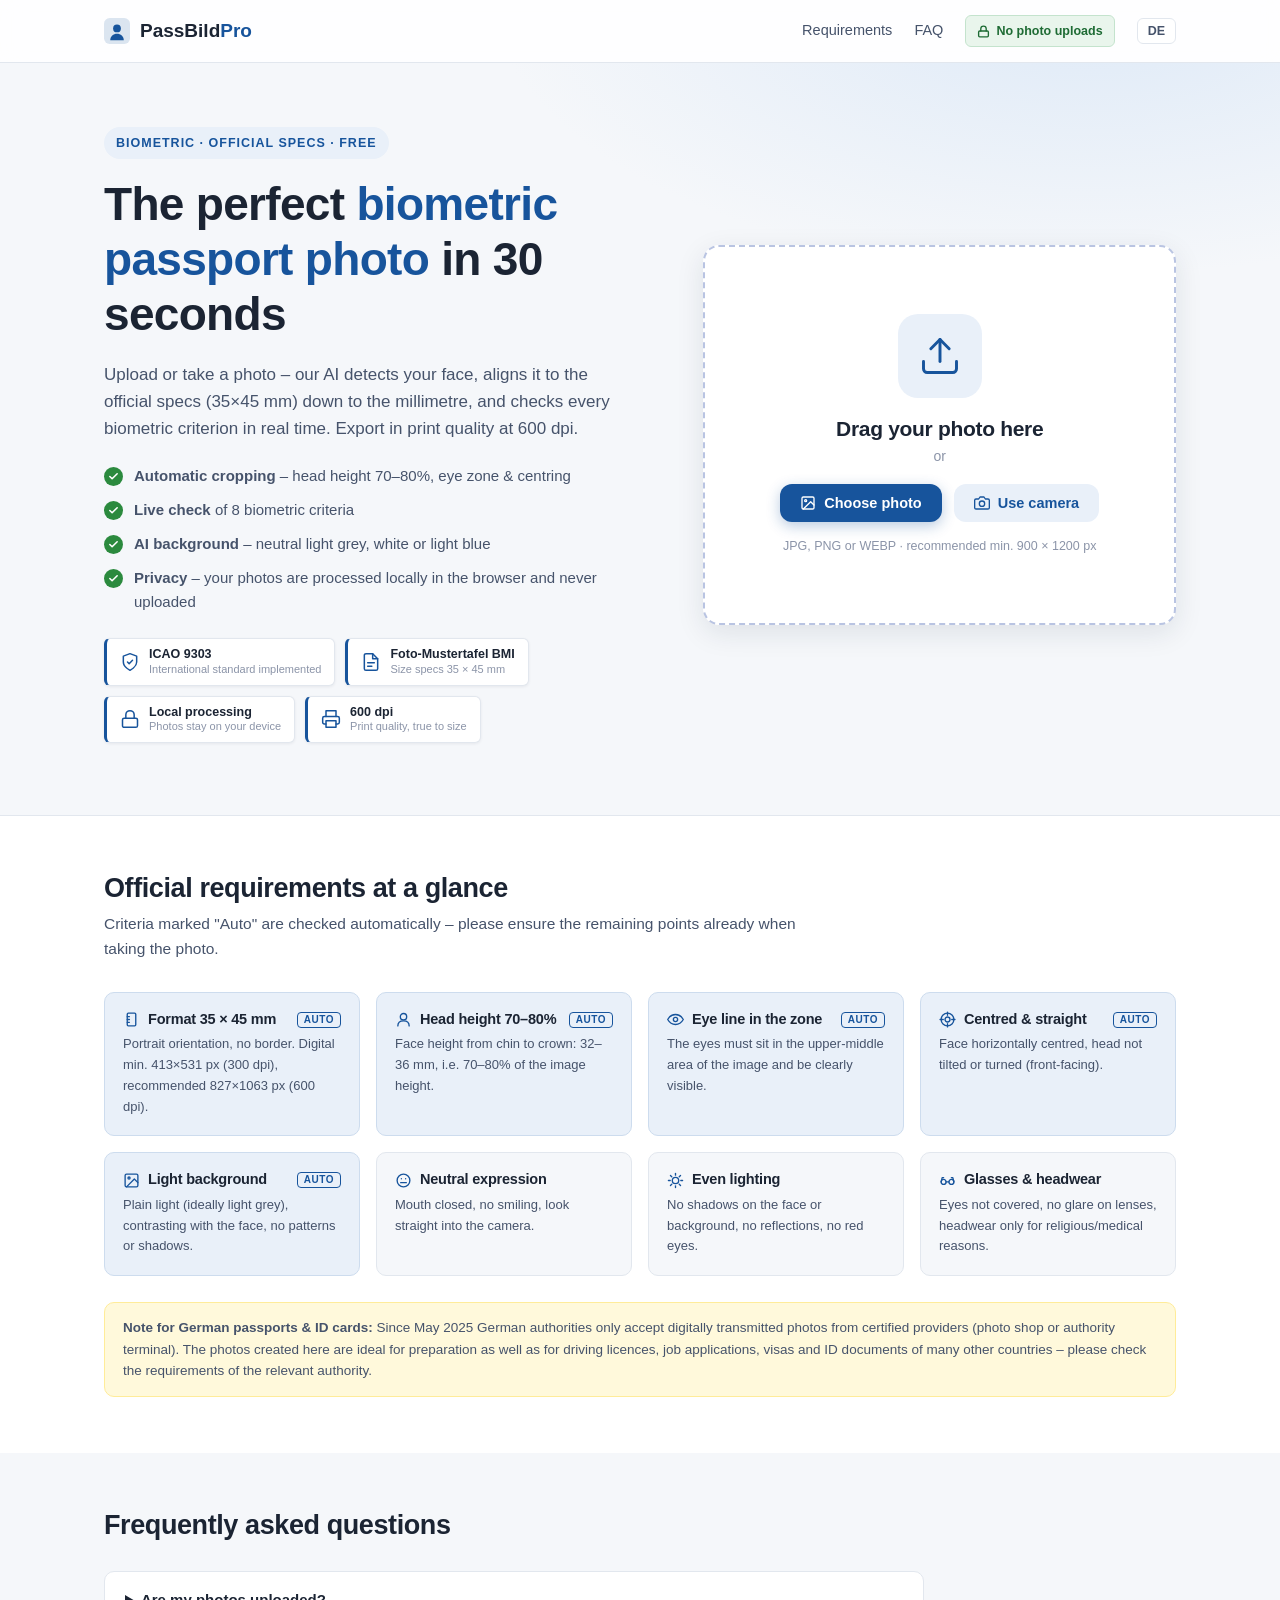
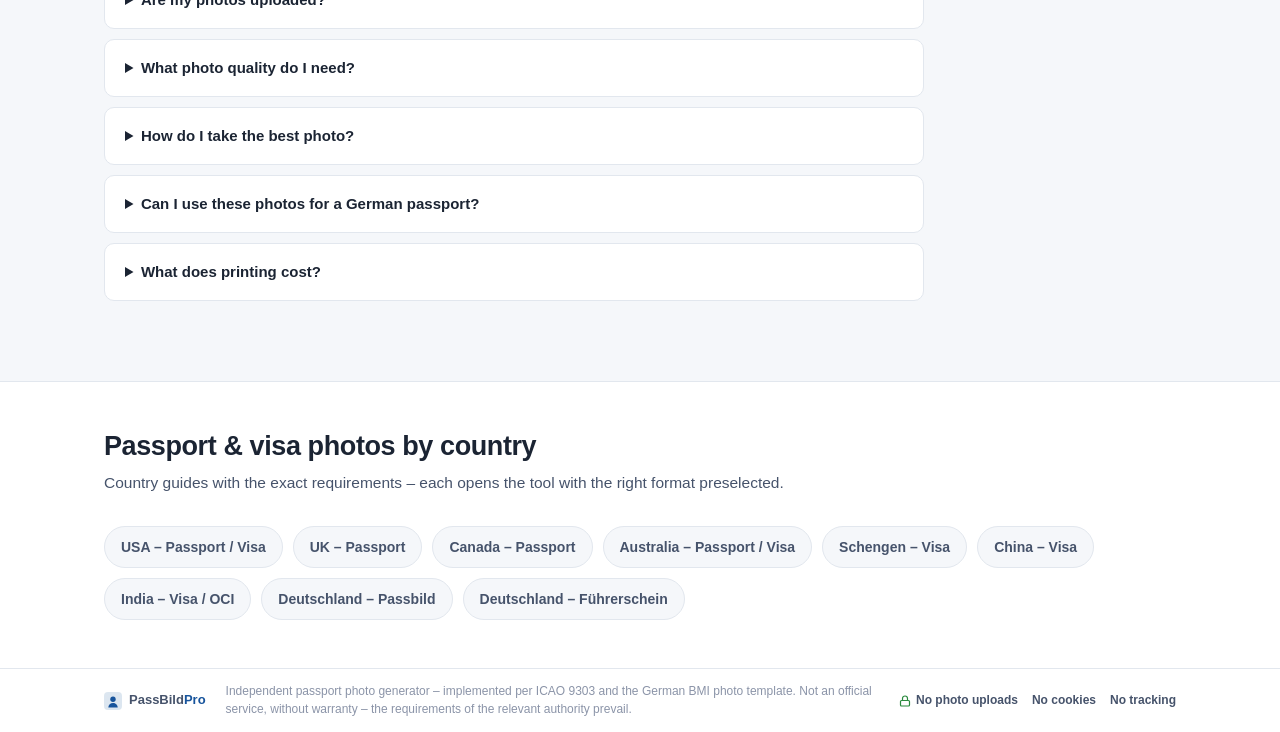
==== commit 4681fcb4: "SEO-Landingpages pro Land + Sitemap/robots + Format-Deeplink Wachstumskanal fuer den internationalen" ====
--- a/index.html
+++ b/index.html
@@ -9,7 +9,7 @@
   <meta property="og:description" content="Foto hochladen, KI richtet es biometrisch aus, Vorgaben werden live geprüft – Download in Druckqualität." />
   <meta property="og:type" content="website" />
   <link rel="icon" href="data:image/svg+xml,%3Csvg xmlns='http://www.w3.org/2000/svg' viewBox='0 0 100 100'%3E%3Crect width='100' height='100' rx='20' fill='%233b5bdb'/%3E%3Ccircle cx='50' cy='40' r='16' fill='white'/%3E%3Cpath d='M22 88c0-16 12.5-26 28-26s28 10 28 26' fill='white'/%3E%3C/svg%3E" />
-  <link rel="stylesheet" href="css/style.css?v=6" />
+  <link rel="stylesheet" href="css/style.css?v=7" />
 </head>
 <body>
 
@@ -234,6 +234,27 @@
     </div>
   </section>
 
+  <!-- ===================== LÄNDER-LINKS (SEO) ===================== -->
+  <section class="country-section">
+    <div class="container">
+      <div class="section-head">
+        <h2 data-en="Passport &amp; visa photos by country" data-en-html="Passport &amp; visa photos by country">Passbilder &amp; Visafotos nach Land</h2>
+        <p data-en="Country guides with the exact requirements – each opens the tool with the right format preselected.">Länder-Anleitungen mit den exakten Vorgaben – jede öffnet das Tool mit vorgewähltem Format.</p>
+      </div>
+      <div class="country-links">
+        <a href="/us-passport-photo">USA – Passport / Visa</a>
+        <a href="/uk-passport-photo">UK – Passport</a>
+        <a href="/canada-passport-photo">Canada – Passport</a>
+        <a href="/australia-passport-photo">Australia – Passport / Visa</a>
+        <a href="/schengen-visa-photo">Schengen – Visa</a>
+        <a href="/china-visa-photo">China – Visa</a>
+        <a href="/india-visa-photo">India – Visa / OCI</a>
+        <a href="/biometrisches-passbild">Deutschland – Passbild</a>
+        <a href="/fuehrerschein-foto">Deutschland – Führerschein</a>
+      </div>
+    </div>
+  </section>
+
   <footer class="site-footer">
     <div class="container footer-inner">
       <div class="footer-brand">
@@ -292,6 +313,6 @@
 
   <div class="toast" id="toast" hidden></div>
 
-  <script type="module" src="js/app.js?v=6"></script>
+  <script type="module" src="js/app.js?v=7"></script>
 </body>
 </html>
--- a/css/style.css
+++ b/css/style.css
@@ -296,6 +296,16 @@
 .faq-section summary { font-weight: 700; font-size: 15px; cursor: pointer; }
 .faq-section details p { margin-top: 10px; font-size: 14px; color: var(--c-ink-soft); }
 
+/* ============ Länder-Links (SEO) ============ */
+.country-section { padding: 48px 0; background: #fff; border-top: 1px solid var(--c-border); }
+.country-links { display: flex; flex-wrap: wrap; gap: 10px; }
+.country-links a {
+  display: inline-block; font-size: 14px; font-weight: 600; color: var(--c-ink-soft);
+  background: var(--c-bg); border: 1px solid var(--c-border); border-radius: 999px;
+  padding: 9px 16px; text-decoration: none; transition: border-color 0.15s, color 0.15s;
+}
+.country-links a:hover { border-color: var(--c-primary); color: var(--c-primary); }
+
 /* ============ Footer ============ */
 .site-footer {
   border-top: 1px solid var(--c-border);
